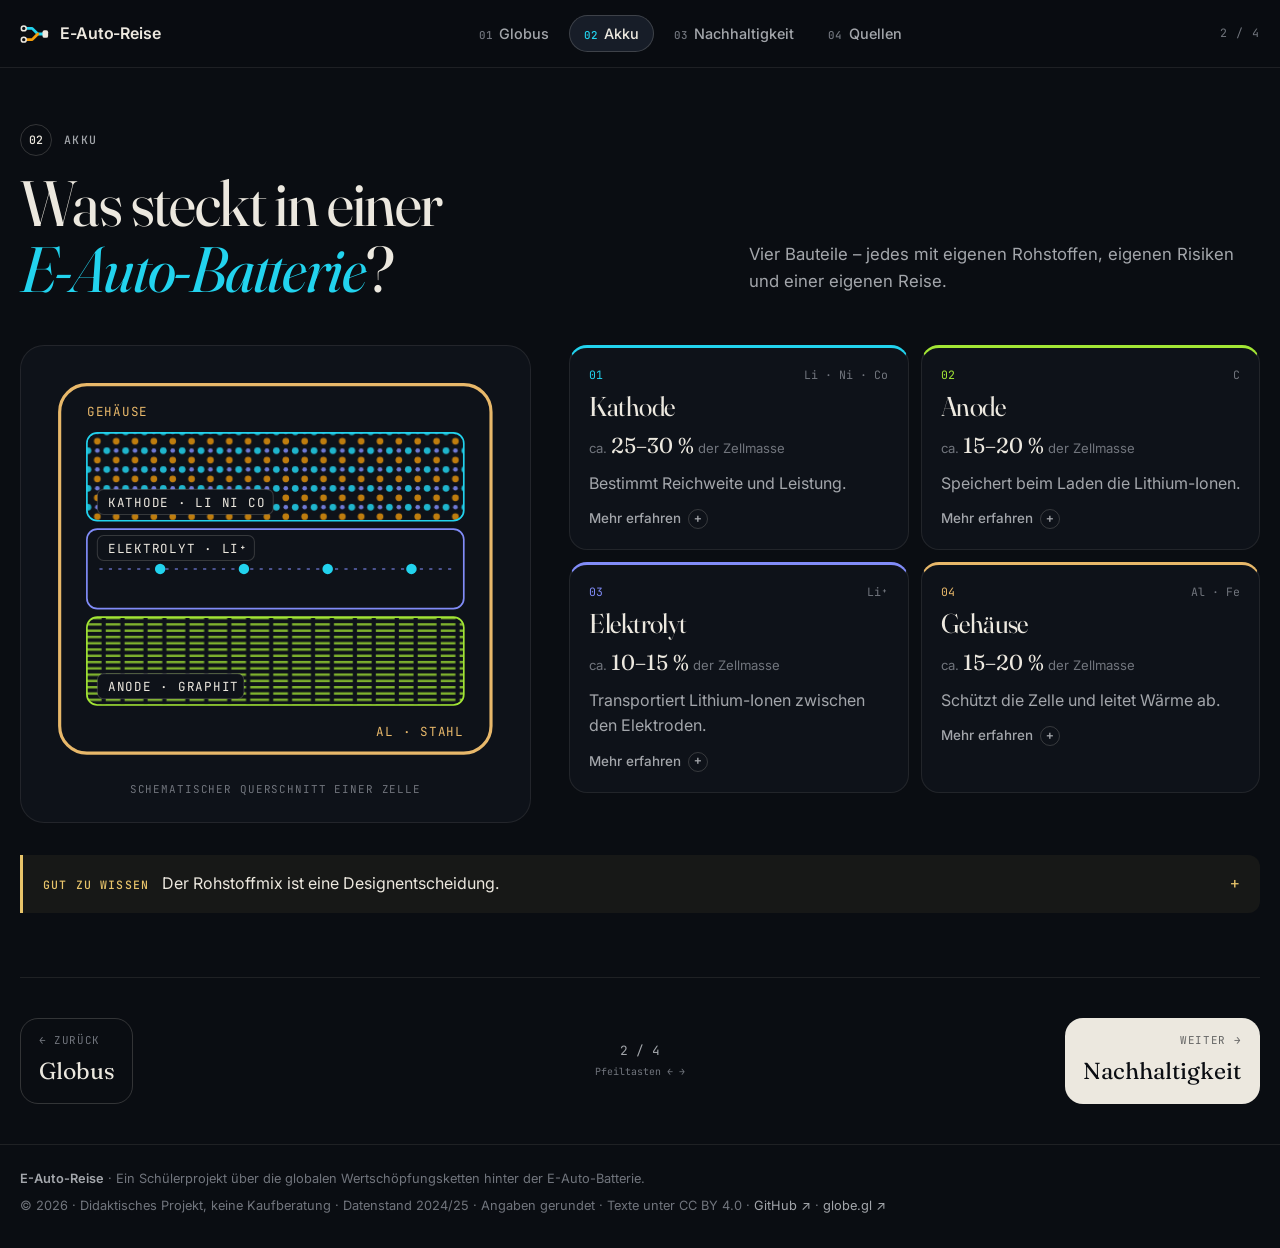
==== akku.html @ e926c4e9 "Split site into four pages with tab bar, tour navigation and collapsible details - index (globe + ro" ====
<!DOCTYPE html>
<html lang="de">
<head>
  <meta charset="utf-8">
  <meta name="viewport" content="width=device-width, initial-scale=1, viewport-fit=cover">
  <meta name="description" content="Kathode, Anode, Elektrolyt und Gehäuse: Was in einer E-Auto-Batterie steckt.">
  <meta name="theme-color" content="#0a0d12">
  <meta name="color-scheme" content="dark">
  <title>Akku-Bestandteile – E-Auto-Reise</title>

  <link rel="icon" href="assets/favicon.svg" type="image/svg+xml">
  <link rel="preconnect" href="https://fonts.googleapis.com">
  <link rel="preconnect" href="https://fonts.gstatic.com" crossorigin>
  <link href="https://fonts.googleapis.com/css2?family=Fraunces:ital,opsz,wght@0,9..144,400;0,9..144,500;1,9..144,400;1,9..144,500&family=Inter:wght@400;500;600&family=JetBrains+Mono:wght@400;500&display=swap" rel="stylesheet">
  <link rel="stylesheet" href="css/styles.css">
</head>
<body data-page="2">
  <a class="skip-link" href="#main">Zum Inhalt springen</a>

  <header class="site-header">
    <div class="wrap header-inner">
      <a class="brand" href="index.html" aria-label="E-Auto-Reise – zur Startseite">
        <span class="brand-mark" aria-hidden="true">
          <svg viewBox="0 0 32 32" fill="none">
            <path d="M4 10h9l6 6h9" stroke="#22d3ee" stroke-width="3" stroke-linecap="round" stroke-linejoin="round"/>
            <path d="M4 22h9l6-6" stroke="#f59e0b" stroke-width="3" stroke-linecap="round" stroke-linejoin="round"/>
            <circle cx="4" cy="10" r="2.6" fill="#0a0d12" stroke="#ece8df" stroke-width="1.6"/>
            <circle cx="4" cy="22" r="2.6" fill="#0a0d12" stroke="#ece8df" stroke-width="1.6"/>
            <rect x="24" y="12" width="6" height="8" rx="2" fill="#ece8df"/>
          </svg>
        </span>
        <span class="brand-text">E-Auto-Reise</span>
      </a>

      <nav class="site-nav" aria-label="Hauptnavigation">
        <a href="index.html"><span class="nav-num">01</span>Globus</a>
        <a href="akku.html" aria-current="page"><span class="nav-num">02</span>Akku</a>
        <a href="nachhaltigkeit.html"><span class="nav-num">03</span>Nachhaltigkeit</a>
        <a href="quellen.html"><span class="nav-num">04</span>Quellen</a>
      </nav>

      <span class="header-progress" aria-hidden="true">2 / 4</span>
    </div>
  </header>

  <main id="main" class="page">
    <section class="page-section" aria-labelledby="akku-title">
      <div class="wrap">
        <header class="page-head" data-reveal>
          <p class="section-index"><span>02</span> Akku</p>
          <h1 id="akku-title">Was steckt in einer <em class="nowrap">E-Auto-Batterie</em>?</h1>
          <p class="section-lead">Vier Bauteile – jedes mit eigenen Rohstoffen, eigenen Risiken und einer eigenen Reise.</p>
        </header>

        <div class="components-layout">
          <figure class="cell-figure" data-reveal aria-hidden="true">
            <svg class="cell-svg" viewBox="0 0 440 380">
              <defs>
                <pattern id="pCathode" width="18" height="18" patternUnits="userSpaceOnUse">
                  <circle cx="5" cy="5" r="3.2" fill="#22d3ee"/>
                  <circle cx="14" cy="14" r="3.2" fill="#f59e0b" opacity=".9"/>
                  <circle cx="14" cy="5" r="2.2" fill="#818cf8"/>
                </pattern>
                <pattern id="pAnode" width="40" height="12" patternUnits="userSpaceOnUse">
                  <path d="M0 3h40M0 9h40" stroke="#a3e635" stroke-width="2.4" stroke-dasharray="14 4"/>
                </pattern>
              </defs>

              <g class="layer layer--gehaeuse">
                <rect x="14" y="14" width="412" height="352" rx="26" class="layer-frame"/>
                <text x="40" y="44" class="layer-label">Gehäuse</text>
              </g>

              <g class="layer layer--kathode">
                <rect x="40" y="60" width="360" height="84" rx="10" fill="url(#pCathode)" opacity=".85"/>
                <rect x="40" y="60" width="360" height="84" rx="10" class="layer-edge" stroke="#22d3ee"/>
                <rect x="50" y="114" width="168" height="24" rx="6" class="tag-bg"/><text x="60" y="131" class="layer-tag">Kathode · Li Ni Co</text>
              </g>

              <g class="layer layer--elektrolyt">
                <rect x="40" y="152" width="360" height="76" rx="10" fill="#818cf8" fill-opacity=".14" stroke="#818cf8" class="layer-edge"/>
                <path d="M52 190 H388" stroke="#818cf8" stroke-width="1.5" stroke-dasharray="3 6" opacity=".7"/>
                <g class="ions">
                  <circle cx="110" cy="190" r="5" fill="#22d3ee" class="ion" style="--i:0"/>
                  <circle cx="190" cy="190" r="5" fill="#22d3ee" class="ion" style="--i:1"/>
                  <circle cx="270" cy="190" r="5" fill="#22d3ee" class="ion" style="--i:2"/>
                  <circle cx="350" cy="190" r="5" fill="#22d3ee" class="ion" style="--i:3"/>
                </g>
                <rect x="50" y="158" width="150" height="24" rx="6" class="tag-bg"/><text x="60" y="175" class="layer-tag">Elektrolyt · Li⁺</text>
              </g>

              <g class="layer layer--anode">
                <rect x="40" y="236" width="360" height="84" rx="10" fill="url(#pAnode)" opacity=".75"/>
                <rect x="40" y="236" width="360" height="84" rx="10" class="layer-edge" stroke="#a3e635"/>
                <rect x="50" y="290" width="140" height="24" rx="6" class="tag-bg"/><text x="60" y="307" class="layer-tag">Anode · Graphit</text>
              </g>

              <g class="layer layer--gehaeuse">
                <text x="400" y="350" class="layer-label" text-anchor="end">Al · Stahl</text>
              </g>
            </svg>
            <figcaption>Schematischer Querschnitt einer Zelle</figcaption>
          </figure>

          <ul class="component-grid">
          <li class="component" data-layer="kathode" style="--c:#22d3ee" data-reveal>
            <div class="component-top"><span class="component-num">01</span><span class="component-chem">Li · Ni · Co</span></div>
            <h2>Kathode</h2>
            <p class="component-share">ca. <strong>25–30 %</strong> der Zellmasse</p>
            <p class="component-short">Bestimmt Reichweite und Leistung.</p>
            <details class="more">
              <summary>Mehr erfahren</summary>
              <p>Bestimmt Reichweite und Leistung. Bei NMC-Akkus stecken hier Lithium, Nickel, Kobalt und Mangan; LFP setzt auf Eisenphosphat.</p>
              <ul class="tag-list"><li>Lithium</li><li>Nickel</li><li>Kobalt</li></ul>
            </details>
          </li>
          <li class="component" data-layer="anode" style="--c:#a3e635" data-reveal>
            <div class="component-top"><span class="component-num">02</span><span class="component-chem">C</span></div>
            <h2>Anode</h2>
            <p class="component-share">ca. <strong>15–20 %</strong> der Zellmasse</p>
            <p class="component-short">Speichert beim Laden die Lithium-Ionen.</p>
            <details class="more">
              <summary>Mehr erfahren</summary>
              <p>Graphit nimmt beim Laden Lithium-Ionen auf und speichert sie. Über 90 % der Batterie-Anoden werden heute aus Graphit gefertigt.</p>
              <ul class="tag-list"><li>Naturgraphit</li><li>Synthetikgraphit</li></ul>
            </details>
          </li>
          <li class="component" data-layer="elektrolyt" style="--c:#818cf8" data-reveal>
            <div class="component-top"><span class="component-num">03</span><span class="component-chem">Li⁺</span></div>
            <h2>Elektrolyt</h2>
            <p class="component-share">ca. <strong>10–15 %</strong> der Zellmasse</p>
            <p class="component-short">Transportiert Lithium-Ionen zwischen den Elektroden.</p>
            <details class="more">
              <summary>Mehr erfahren</summary>
              <p>Die leitfähige Flüssigkeit transportiert Lithium-Ionen zwischen den Elektroden. Sie besteht aus Lithiumsalzen und organischen Lösungsmitteln.</p>
              <ul class="tag-list"><li>LiPF₆</li><li>Lösungsmittel</li><li>Additive</li></ul>
            </details>
          </li>
          <li class="component" data-layer="gehaeuse" style="--c:#e8b86a" data-reveal>
            <div class="component-top"><span class="component-num">04</span><span class="component-chem">Al · Fe</span></div>
            <h2>Gehäuse</h2>
            <p class="component-share">ca. <strong>15–20 %</strong> der Zellmasse</p>
            <p class="component-short">Schützt die Zelle und leitet Wärme ab.</p>
            <details class="more">
              <summary>Mehr erfahren</summary>
              <p>Schützt die Zelle, leitet Wärme ab und hält das Modul stabil. Aluminium und Stahl machen einen erheblichen Teil der Batteriemasse aus.</p>
              <ul class="tag-list"><li>Aluminium</li><li>Stahl</li><li>Kunststoff</li></ul>
            </details>
          </li>
          </ul>
        </div>

        <details class="note" data-reveal>
          <summary><strong>Gut zu wissen</strong> Der Rohstoffmix ist eine Designentscheidung.</summary>
          <p>
            Masseangaben variieren je nach Zellchemie und Format
            (z. B. zylindrisch, prismatisch, Pouch). LFP-Zellen kommen ganz ohne Kobalt und Nickel
            in der Kathode aus – der Rohstoffmix ist also eine Designentscheidung.
          </p>
        </details>
      </div>
    </section>

    <nav class="pager wrap" aria-label="Rundgang">
        <a class="pager-link pager-link--prev" href="index.html" rel="prev" data-pager="prev"><span>← Zurück</span><strong>Globus</strong></a>
        <span class="pager-count">2 / 4<small>Pfeiltasten ← →</small></span>
        <a class="pager-link pager-link--next" href="nachhaltigkeit.html" rel="next" data-pager="next"><span>Weiter →</span><strong>Nachhaltigkeit</strong></a>
    </nav>
  </main>

  <footer class="site-footer">
    <div class="wrap footer-inner">
      <p class="footer-about"><strong>E-Auto-Reise</strong> · Ein Schülerprojekt über die globalen Wertschöpfungsketten hinter der E-Auto-Batterie.</p>
      <p class="footer-meta">
        © <span id="year">2026</span> · Didaktisches Projekt, keine Kaufberatung · Datenstand 2024/25 · Angaben gerundet · Texte unter CC BY 4.0 ·
        <a href="https://github.com/cokonut19/E-Auto-Reise" target="_blank" rel="noopener">GitHub ↗</a> ·
        <a href="https://globe.gl" target="_blank" rel="noopener">globe.gl ↗</a>
      </p>
    </div>
  </footer>

  <nav class="tabbar" aria-label="Seiten">
    <a href="index.html"><svg viewBox="0 0 24 24" fill="none" stroke="currentColor" stroke-width="1.6" stroke-linecap="round" stroke-linejoin="round" aria-hidden="true"><circle cx="12" cy="12" r="8.5"/><path d="M3.5 12h17M12 3.5c2.6 2.3 3.8 5.1 3.8 8.5s-1.2 6.2-3.8 8.5c-2.6-2.3-3.8-5.1-3.8-8.5s1.2-6.2 3.8-8.5Z"/></svg><span>Globus</span></a>
    <a href="akku.html" aria-current="page"><svg viewBox="0 0 24 24" fill="none" stroke="currentColor" stroke-width="1.6" stroke-linecap="round" stroke-linejoin="round" aria-hidden="true"><rect x="3" y="7" width="15.5" height="10" rx="2.2"/><path d="M21 10.5v3"/><path d="M7 10v4M10.5 10v4"/></svg><span>Akku</span></a>
    <a href="nachhaltigkeit.html"><svg viewBox="0 0 24 24" fill="none" stroke="currentColor" stroke-width="1.6" stroke-linecap="round" stroke-linejoin="round" aria-hidden="true"><path d="M20 4C12 4 5 8 5 15c0 2 .8 3.7 2.2 5C9 18 12.5 15 20 13.5V4Z"/><path d="M7 20c1-4 4-7 8-9"/></svg><span>Nachhaltigkeit</span></a>
    <a href="quellen.html"><svg viewBox="0 0 24 24" fill="none" stroke="currentColor" stroke-width="1.6" stroke-linecap="round" stroke-linejoin="round" aria-hidden="true"><path d="M5 4.5A1.5 1.5 0 0 1 6.5 3H19v15H6.5A1.5 1.5 0 0 0 5 19.5v-15Z"/><path d="M5 19.5A1.5 1.5 0 0 0 6.5 21H19v-3"/><path d="M9 7.5h6M9 11h4"/></svg><span>Quellen</span></a>
  </nav>

  <noscript>
    <div class="noscript-banner">
      JavaScript ist deaktiviert. Die Inhalte sind lesbar, der interaktive Globus und die Filter benötigen jedoch JavaScript.
    </div>
  </noscript>

  <script src="js/app.js" defer></script>
</body>
</html>
---- css/styles.css ----
/* =========================================================
   E-Auto-Reise – Design system & layout
   Editorial dark theme · transit-map motif · mobile-first
   ========================================================= */

:root {
  --bg: #0a0d12;
  --bg-2: #0e1219;
  --surface: #121720;
  --surface-2: #171d28;
  --line: rgba(236, 232, 223, 0.09);
  --line-strong: rgba(236, 232, 223, 0.18);
  --text: #ece8df;
  --muted: #a3a6ab;
  --dim: #71757d;

  --li: #22d3ee;
  --co: #818cf8;
  --ni: #f59e0b;
  --c: #a3e635;

  --lvl-low: #a3e635;
  --lvl-medium: #e8c46a;
  --lvl-high: #f59e0b;
  --lvl-critical: #fb7185;

  --font-display: "Fraunces", "Iowan Old Style", "Palatino Linotype", Georgia, serif;
  --font-body: "Inter", ui-sans-serif, system-ui, -apple-system, "Segoe UI", sans-serif;
  --font-mono: "JetBrains Mono", ui-monospace, "SFMono-Regular", Consolas, monospace;

  --wrap: 1240px;
  --header-h: 68px;
  --radius: 18px;
  --radius-sm: 12px;
  --ease: cubic-bezier(0.2, 0.7, 0.2, 1);
}

/* ---------- Reset ---------- */

*,
*::before,
*::after { box-sizing: border-box; }

html {
  scroll-behavior: smooth;
  scroll-padding-top: calc(var(--header-h) + 12px);
  -webkit-text-size-adjust: 100%;
}

body {
  margin: 0;
  overflow-x: hidden;
  background: var(--bg);
  color: var(--text);
  font-family: var(--font-body);
  font-size: 16px;
  line-height: 1.6;
  -webkit-font-smoothing: antialiased;
  text-rendering: optimizeLegibility;
}

::selection { background: rgba(34, 211, 238, 0.32); color: #fff; }

img, svg, canvas { display: block; max-width: 100%; }

h1, h2, h3, h4, p, figure, blockquote, dl, dd { margin: 0; }

ul, ol { margin: 0; padding: 0; list-style: none; }

a { color: inherit; text-decoration: none; }

button { font: inherit; color: inherit; }

em { font-style: italic; }

:focus-visible {
  outline: 2px solid var(--li);
  outline-offset: 3px;
  border-radius: 6px;
}

[hidden] { display: none !important; }

.wrap {
  width: min(calc(100% - 2rem), var(--wrap));
  margin-inline: auto;
}

.sr-only {
  position: absolute !important;
  width: 1px !important;
  height: 1px !important;
  padding: 0 !important;
  margin: -1px !important;
  overflow: hidden !important;
  clip: rect(0, 0, 0, 0) !important;
  white-space: nowrap !important;
  border: 0 !important;
}

.skip-link {
  position: fixed;
  top: 0.75rem;
  left: 0.75rem;
  z-index: 1000;
  padding: 0.65rem 1rem;
  border-radius: 10px;
  background: var(--text);
  color: var(--bg);
  font-weight: 600;
  transform: translateY(-180%);
  transition: transform 0.2s var(--ease);
}

.skip-link:focus { transform: translateY(0); }

/* ---------- Typography helpers ---------- */

h1, h2, .footer-title {
  font-family: var(--font-display);
  font-weight: 400;
  font-variation-settings: "opsz" 144;
  letter-spacing: -0.025em;
  line-height: 1.02;
}

h1 em, h2 em, .footer-title em {
  font-style: italic;
  color: var(--li);
}

h3 {
  font-family: var(--font-body);
  font-weight: 600;
  letter-spacing: -0.01em;
  line-height: 1.25;
}

.eyebrow,
.section-index {
  display: inline-flex;
  align-items: center;
  gap: 0.75rem;
  color: var(--muted);
  font-family: var(--font-mono);
  font-size: 0.72rem;
  font-weight: 500;
  letter-spacing: 0.12em;
  text-transform: uppercase;
}

.eyebrow::before {
  content: "";
  width: 28px;
  height: 2px;
  border-radius: 2px;
  background: linear-gradient(90deg, var(--li) 0 25%, var(--co) 25% 50%, var(--ni) 50% 75%, var(--c) 75%);
}

.section-index span {
  display: inline-grid;
  place-items: center;
  width: 2rem;
  height: 2rem;
  border: 1px solid var(--line-strong);
  border-radius: 50%;
  color: var(--text);
  letter-spacing: 0;
}

/* ---------- Buttons ---------- */

.button {
  display: inline-flex;
  align-items: center;
  justify-content: center;
  gap: 0.55rem;
  min-height: 48px;
  padding: 0.75rem 1.3rem;
  border: 1px solid transparent;
  border-radius: 999px;
  font-size: 0.95rem;
  font-weight: 600;
  line-height: 1;
  white-space: nowrap;
  cursor: pointer;
  transition: transform 0.2s var(--ease), background 0.2s ease, border-color 0.2s ease, color 0.2s ease;
}

.button svg { width: 18px; height: 18px; transition: transform 0.2s var(--ease); }

.button--primary { background: var(--text); color: var(--bg); }
.button--primary:hover { background: #fff; transform: translateY(-1px); }
.button--primary:hover svg { transform: translateX(3px); }

.button--ghost { border-color: var(--line-strong); color: var(--text); }
.button--ghost:hover { border-color: var(--text); }

/* =========================================================
   Header (desktop) & tab bar (mobile)
   ========================================================= */

.site-header {
  position: sticky;
  top: 0;
  z-index: 100;
  height: var(--header-h);
  border-bottom: 1px solid var(--line);
  background: rgba(10, 13, 18, 0.86);
  backdrop-filter: blur(14px) saturate(140%);
  -webkit-backdrop-filter: blur(14px) saturate(140%);
}

.header-inner {
  display: flex;
  align-items: center;
  justify-content: space-between;
  gap: 1rem;
  height: 100%;
}

.brand {
  display: inline-flex;
  align-items: center;
  gap: 0.65rem;
  font-weight: 600;
  letter-spacing: -0.01em;
}

.brand-mark svg { width: 30px; height: 30px; }

.site-nav { display: none; }

.site-nav a {
  position: relative;
  display: inline-flex;
  align-items: baseline;
  gap: 0.4rem;
  padding: 0.45rem 0.9rem;
  border-radius: 999px;
  color: var(--muted);
  font-size: 0.9rem;
  font-weight: 500;
  transition: color 0.2s ease, background 0.2s ease;
}

.site-nav a:hover { color: var(--text); background: var(--surface); }

.site-nav a[aria-current="page"] {
  color: var(--text);
  background: var(--surface-2);
  box-shadow: inset 0 0 0 1px var(--line-strong);
}

.nav-num {
  color: var(--dim);
  font-family: var(--font-mono);
  font-size: 0.68rem;
}

.site-nav a[aria-current="page"] .nav-num { color: var(--li); }

.header-progress {
  color: var(--dim);
  font-family: var(--font-mono);
  font-size: 0.72rem;
  letter-spacing: 0.08em;
}

.tabbar {
  position: fixed;
  left: 0;
  right: 0;
  bottom: 0;
  z-index: 150;
  display: grid;
  grid-template-columns: repeat(4, 1fr);
  gap: 0.25rem;
  padding: 0.4rem 0.5rem calc(0.4rem + env(safe-area-inset-bottom));
  border-top: 1px solid var(--line-strong);
  background: rgba(10, 13, 18, 0.94);
  backdrop-filter: blur(16px) saturate(140%);
  -webkit-backdrop-filter: blur(16px) saturate(140%);
}

.tabbar a {
  position: relative;
  display: grid;
  justify-items: center;
  gap: 0.18rem;
  padding: 0.4rem 0 0.3rem;
  border-radius: 12px;
  color: var(--dim);
  font-size: 0.66rem;
  font-weight: 500;
  transition: color 0.2s ease, background 0.2s ease;
}

.tabbar svg { width: 23px; height: 23px; }

.tabbar a[aria-current="page"] { color: var(--text); background: var(--surface); }

.tabbar a[aria-current="page"]::before {
  content: "";
  position: absolute;
  top: -0.42rem;
  width: 28px;
  height: 2px;
  border-radius: 2px;
  background: var(--li);
}

body { padding-bottom: calc(70px + env(safe-area-inset-bottom)); }

@media (min-width: 900px) {
  .site-nav { display: flex; gap: 0.35rem; }
  .tabbar { display: none; }
  body { padding-bottom: 0; }
}

/* =========================================================
   Page scaffolding
   ========================================================= */

.page-section { padding: clamp(2rem, 5vw, 3.5rem) 0 clamp(2.5rem, 5vw, 4rem); }

.page-head {
  display: grid;
  gap: 0.9rem;
  margin-bottom: clamp(1.75rem, 4vw, 2.75rem);
}

.page-head h1 {
  max-width: 18ch;
  font-size: clamp(2.3rem, 6vw, 4rem);
}

.section-head h2,
.routes-copy h2 {
  font-size: clamp(2rem, 5vw, 3.2rem);
}

.section-lead {
  max-width: 36rem;
  color: var(--muted);
  font-size: 1.05rem;
}

@media (min-width: 960px) {
  .page-head {
    grid-template-columns: minmax(0, 1.3fr) minmax(0, 1fr);
    grid-template-areas: "index index" "title lead";
    align-items: end;
    column-gap: 4rem;
  }
  .page-head .section-index { grid-area: index; }
  .page-head h1 { grid-area: title; }
  .page-head .section-lead { grid-area: lead; padding-bottom: 0.4rem; }
}

/* ---------- "Mehr erfahren" disclosure ---------- */

.more summary,
.note summary {
  list-style: none;
  cursor: pointer;
}

.more summary::-webkit-details-marker,
.note summary::-webkit-details-marker,
.impact-list summary::-webkit-details-marker { display: none; }

.more summary {
  display: inline-flex;
  align-items: center;
  gap: 0.45rem;
  padding: 0.3rem 0;
  color: var(--muted);
  font-size: 0.84rem;
  font-weight: 500;
  transition: color 0.2s ease;
}

.more summary::after {
  content: "+";
  display: inline-grid;
  place-items: center;
  width: 20px;
  height: 20px;
  border: 1px solid var(--line-strong);
  border-radius: 50%;
  font-family: var(--font-mono);
  font-size: 0.8rem;
  line-height: 1;
  transition: transform 0.25s var(--ease);
}

.more[open] summary::after { content: "–"; }

.more summary:hover { color: var(--text); }

.more > :not(summary) { margin-top: 0.6rem; }

.more p { color: var(--muted); font-size: 0.92rem; }

/* =========================================================
   Start page (Globus)
   ========================================================= */

.start { padding: clamp(1.5rem, 4vw, 2.5rem) 0 clamp(2rem, 4vw, 3rem); }

.start-head {
  display: grid;
  gap: 1rem;
  margin-bottom: clamp(1.25rem, 3vw, 2rem);
}

.start-head h1 {
  margin-top: 0.6rem;
  font-size: clamp(3rem, 9vw, 5.6rem);
  line-height: 0.92;
}

.start-side { display: grid; gap: 1rem; }

.start-lead {
  max-width: 30rem;
  color: var(--muted);
  font-size: clamp(1.02rem, 1.5vw, 1.15rem);
}

.stats {
  display: grid;
  grid-template-columns: repeat(3, auto);
  justify-content: start;
  gap: 0 1.5rem;
}

.stat {
  display: flex;
  flex-direction: column-reverse;
  gap: 0.1rem;
}

.stat + .stat { padding-left: 1.5rem; border-left: 1px solid var(--line); }

.stat dd {
  font-family: var(--font-display);
  font-size: clamp(1.6rem, 3vw, 2.1rem);
  font-variation-settings: "opsz" 144;
  line-height: 1;
}

.stat dt {
  color: var(--dim);
  font-family: var(--font-mono);
  font-size: 0.62rem;
  letter-spacing: 0.08em;
  text-transform: uppercase;
}

@media (min-width: 960px) {
  .start-head {
    grid-template-columns: minmax(0, 1fr) minmax(0, 1fr);
    align-items: end;
    column-gap: 4rem;
  }
  .start-side { padding-bottom: 0.5rem; }
}

/* ---------- Routes block ---------- */

.routes { border-top: 1px solid var(--line); }

.routes-layout {
  display: grid;
  gap: 1.75rem;
  align-items: center;
}

.routes-copy { display: grid; gap: 0.9rem; }

@media (min-width: 1000px) {
  .routes-layout { grid-template-columns: minmax(0, 0.8fr) minmax(0, 1.2fr); gap: 4rem; }
}

/* ---------- Route map ---------- */

.route-map {
  padding: clamp(1rem, 2.4vw, 1.6rem);
  border: 1px solid var(--line);
  border-radius: calc(var(--radius) + 6px);
  background: linear-gradient(180deg, var(--bg-2), rgba(14, 18, 25, 0.4));
}

.route-map-head {
  display: flex;
  justify-content: space-between;
  gap: 1rem;
  padding-bottom: 0.9rem;
  margin-bottom: 0.6rem;
  border-bottom: 1px dashed var(--line-strong);
  color: var(--muted);
  font-family: var(--font-mono);
  font-size: 0.68rem;
  letter-spacing: 0.1em;
  text-transform: uppercase;
}

.route-map-year { color: var(--dim); }

.route-map-svg { width: 100%; height: auto; overflow: visible; }

.route-map figcaption {
  margin-top: 0.6rem;
  color: var(--dim);
  font-family: var(--font-mono);
  font-size: 0.7rem;
}

.rm-line {
  stroke-dasharray: 700;
  stroke-dashoffset: 700;
  animation: rm-draw 1.6s var(--ease) forwards;
  animation-delay: var(--d, 0s);
}

.rm-line--out { stroke-width: 9; }

@keyframes rm-draw { to { stroke-dashoffset: 0; } }

.rm-stations circle { fill: var(--bg); stroke-width: 3.5; }

.rm-labels text {
  fill: var(--text);
  font-family: var(--font-body);
  font-size: 16px;
  font-weight: 600;
}

.rm-el { font-family: var(--font-mono); font-weight: 500; }

.rm-sub,
.rm-labels .rm-sub,
.rm-cities text {
  fill: var(--muted);
  font-family: var(--font-mono);
  font-size: 12px;
  font-weight: 400;
  letter-spacing: 0.02em;
}

.rm-hub { fill: var(--bg); stroke: var(--text); stroke-width: 3.5; }

.rm-hub-label {
  fill: var(--text);
  font-family: var(--font-display);
  font-size: 19px;
  font-style: italic;
}

.rm-cell rect:first-child { fill: var(--bg); stroke: var(--text); stroke-width: 3; }

.rm-cell-cap { fill: var(--text); }

.rm-travellers circle { stroke: var(--text); stroke-width: 1.4; }

@media (max-width: 600px) {
  .rm-labels text { font-size: 19px; }
  .rm-sub,
  .rm-labels .rm-sub,
  .rm-cities text { font-size: 14px; }
  .rm-hub-label { font-size: 22px; }
}

/* =========================================================
   Akku
   ========================================================= */

.components-layout {
  display: grid;
  gap: clamp(1.5rem, 3vw, 2.5rem);
  align-items: start;
}

.cell-figure {
  padding: clamp(1rem, 3vw, 1.5rem);
  border: 1px solid var(--line);
  border-radius: calc(var(--radius) + 6px);
  background: var(--bg-2);
}

.cell-svg { width: 100%; height: auto; }

.cell-figure figcaption {
  margin-top: 0.8rem;
  color: var(--dim);
  font-family: var(--font-mono);
  font-size: 0.68rem;
  letter-spacing: 0.08em;
  text-align: center;
  text-transform: uppercase;
}

.layer { transition: opacity 0.3s ease; }

.layer-frame { fill: none; stroke: #e8b86a; stroke-width: 3; }

.layer-edge { fill: none; stroke-width: 1.6; }

.layer-label,
.layer-tag {
  font-family: var(--font-mono);
  font-size: 12px;
  letter-spacing: 0.06em;
  text-transform: uppercase;
}

.layer-label { fill: #e8b86a; }

.layer-tag { fill: var(--text); }

.tag-bg { fill: var(--bg-2); stroke: var(--line-strong); stroke-width: 1; }

.nowrap { white-space: nowrap; }

.ion { animation: ion-shuttle 3.2s ease-in-out infinite; animation-delay: calc(var(--i) * -0.8s); }

@keyframes ion-shuttle {
  0%, 100% { transform: translateY(-26px); }
  50% { transform: translateY(26px); }
}

/* Highlight the matching layer when a tile is hovered / focused */
.components-layout:has(.component:is(:hover, :focus-within)) .layer { opacity: 0.22; }
.components-layout:has([data-layer="kathode"]:is(:hover, :focus-within)) .layer--kathode,
.components-layout:has([data-layer="anode"]:is(:hover, :focus-within)) .layer--anode,
.components-layout:has([data-layer="elektrolyt"]:is(:hover, :focus-within)) .layer--elektrolyt,
.components-layout:has([data-layer="gehaeuse"]:is(:hover, :focus-within)) .layer--gehaeuse { opacity: 1; }

.component-grid {
  display: grid;
  gap: 0.75rem;
}

.component {
  position: relative;
  display: grid;
  align-content: start;
  gap: 0.45rem;
  padding: 1.15rem 1.2rem 0.9rem;
  border: 1px solid var(--line);
  border-top: 3px solid var(--c);
  border-radius: var(--radius);
  background: var(--bg-2);
  transition: border-color 0.25s ease, background 0.25s ease;
}

.component:hover,
.component:focus-within {
  border-color: color-mix(in srgb, var(--c) 45%, transparent);
  border-top-color: var(--c);
  background: var(--surface);
}

.component-top {
  display: flex;
  justify-content: space-between;
  font-family: var(--font-mono);
  font-size: 0.72rem;
}

.component-num { color: var(--c); }
.component-chem { color: var(--dim); }

.component h2 {
  font-family: var(--font-display);
  font-size: 1.7rem;
  font-weight: 400;
  letter-spacing: -0.02em;
  line-height: 1.1;
}

.component-share { color: var(--dim); font-size: 0.82rem; }

.component-share strong {
  color: var(--text);
  font-family: var(--font-display);
  font-size: 1.35rem;
  font-weight: 400;
}

.component-short { color: var(--muted); }

.tag-list { display: flex; flex-wrap: wrap; gap: 0.4rem; }

.tag-list li {
  padding: 0.22rem 0.6rem;
  border: 1px solid var(--line-strong);
  border-radius: 999px;
  color: var(--muted);
  font-size: 0.75rem;
}

.note {
  margin-top: clamp(1.5rem, 3vw, 2rem);
  padding: 1rem 1.25rem;
  border-left: 3px solid var(--lvl-medium);
  border-radius: 0 var(--radius-sm) var(--radius-sm) 0;
  background: rgba(232, 196, 106, 0.06);
}

.note summary {
  display: flex;
  flex-wrap: wrap;
  align-items: baseline;
  gap: 0.3rem 0.8rem;
  color: var(--text);
}

.note summary::after {
  content: "+";
  margin-left: auto;
  color: var(--lvl-medium);
  font-family: var(--font-mono);
}

.note[open] summary::after { content: "–"; }

.note strong {
  color: var(--lvl-medium);
  font-family: var(--font-mono);
  font-size: 0.72rem;
  font-weight: 500;
  letter-spacing: 0.1em;
  text-transform: uppercase;
}

.note p { margin-top: 0.6rem; color: var(--muted); }

@media (min-width: 640px) {
  .component-grid { grid-template-columns: repeat(2, 1fr); }
}

@media (min-width: 1000px) {
  .components-layout { grid-template-columns: minmax(0, 0.85fr) minmax(0, 1.15fr); }
  .cell-figure { position: sticky; top: calc(var(--header-h) + 1.5rem); }
}

/* =========================================================
   02 Globus
   ========================================================= */

.globe-toolbar {
  display: flex;
  flex-wrap: wrap;
  align-items: center;
  justify-content: space-between;
  gap: 0.9rem;
  margin-bottom: 1rem;
}

.filter-list {
  display: flex;
  gap: 0.4rem;
  overflow-x: auto;
  scrollbar-width: none;
  max-width: 100%;
  padding: 0.3rem;
  border: 1px solid var(--line);
  border-radius: 999px;
  background: var(--bg-2);
}

.filter-list::-webkit-scrollbar { display: none; }

.filter-btn {
  --dot: var(--text);
  display: inline-flex;
  align-items: center;
  gap: 0.5rem;
  min-height: 40px;
  padding: 0.35rem 0.95rem 0.35rem 0.4rem;
  border: 0;
  border-radius: 999px;
  background: transparent;
  color: var(--muted);
  font-size: 0.88rem;
  font-weight: 500;
  white-space: nowrap;
  cursor: pointer;
  transition: background 0.2s ease, color 0.2s ease;
}

.filter-btn:hover { color: var(--text); background: var(--surface); }

.filter-btn.is-active { background: var(--surface-2); color: var(--text); box-shadow: inset 0 0 0 1px var(--line-strong); }

.filter-sym {
  display: inline-grid;
  place-items: center;
  width: 30px;
  height: 30px;
  border-radius: 8px;
  background: color-mix(in srgb, var(--dot) 16%, transparent);
  color: var(--dot);
  font-family: var(--font-mono);
  font-size: 0.8rem;
  font-weight: 500;
}

.filter-btn[data-filter="all"] .filter-sym { color: var(--text); background: rgba(236, 232, 223, 0.08); }

.filter-btn.is-active .filter-sym { background: var(--dot); color: var(--bg); }

.globe-status {
  display: inline-flex;
  align-items: center;
  gap: 0.5rem;
  color: var(--dim);
  font-family: var(--font-mono);
  font-size: 0.72rem;
}

.status-dot {
  width: 7px;
  height: 7px;
  border-radius: 50%;
  background: var(--c);
  box-shadow: 0 0 0 4px rgba(163, 230, 53, 0.14);
}

.globe-status[data-state="loading"] .status-dot { background: var(--lvl-medium); animation: pulse 1.2s ease-in-out infinite; box-shadow: 0 0 0 4px rgba(232, 196, 106, 0.14); }
.globe-status[data-state="error"] .status-dot { background: var(--lvl-critical); box-shadow: 0 0 0 4px rgba(251, 113, 133, 0.14); }

@keyframes pulse { 50% { opacity: 0.35; } }

.globe-shell {
  display: grid;
  overflow: hidden;
  border: 1px solid var(--line-strong);
  border-radius: calc(var(--radius) + 6px);
  background: #03060c;
}

.globe-stage {
  position: relative;
  height: clamp(360px, 58svh, 520px);
  overflow: hidden;
  background: radial-gradient(circle at 50% 50%, #0b1526 0%, #03060c 70%);
}

#globeViz { position: absolute; inset: 0; }

#globeViz canvas { outline: none; }

.globe-loading,
.globe-fallback {
  position: absolute;
  inset: 0;
  z-index: 3;
  display: grid;
  place-content: center;
  justify-items: center;
  gap: 0.5rem;
  padding: 2rem;
  text-align: center;
  background: rgba(3, 6, 12, 0.7);
}

.globe-loading p { font-weight: 600; }
.globe-loading small, .globe-fallback p { max-width: 28rem; color: var(--muted); font-size: 0.88rem; }

.spinner {
  width: 34px;
  height: 34px;
  margin-bottom: 0.4rem;
  border: 2px solid var(--line-strong);
  border-top-color: var(--li);
  border-radius: 50%;
  animation: spin 0.9s linear infinite;
}

@keyframes spin { to { transform: rotate(360deg); } }

.fallback-icon { width: 42px; height: 42px; color: var(--muted); }
.globe-fallback h3 { font-size: 1.1rem; }

.globe-legend,
.globe-hint,
.globe-corner {
  position: absolute;
  z-index: 2;
  color: var(--muted);
  font-family: var(--font-mono);
  font-size: 0.66rem;
  pointer-events: none;
}

.globe-legend {
  left: 0.9rem;
  bottom: 0.9rem;
  display: grid;
  gap: 0.35rem;
  padding: 0.65rem 0.8rem;
  border: 1px solid var(--line);
  border-radius: 10px;
  background: rgba(3, 6, 12, 0.72);
  backdrop-filter: blur(8px);
}

.legend-row { display: flex; align-items: center; gap: 0.5rem; }

.legend-dot { width: 9px; height: 9px; border-radius: 50%; }
.legend-dot--mine { background: var(--text); box-shadow: 0 0 0 3px rgba(236, 232, 223, 0.18); }
.legend-dot--process { width: 7px; height: 7px; margin-inline: 1px; border: 1.5px solid var(--text); }
.legend-line { width: 18px; height: 2px; border-radius: 2px; background: linear-gradient(90deg, transparent, var(--text)); }

.globe-hint { right: 0.9rem; bottom: 0.9rem; display: none; }

.globe-corner {
  top: 0.9rem;
  left: 0.9rem;
  padding: 0.35rem 0.6rem;
  border: 1px solid var(--line);
  border-radius: 999px;
  background: rgba(3, 6, 12, 0.72);
}

@media (min-width: 700px) {
  .globe-hint { display: block; }
}

/* ---------- Detail panel ---------- */

.globe-panel {
  position: relative;
  max-height: none;
  padding: 1.4rem;
  border-top: 1px solid var(--line-strong);
  background: var(--bg-2);
  overflow-y: auto;
  scrollbar-width: thin;
  scrollbar-color: var(--line-strong) transparent;
}

.panel-content { display: grid; gap: 1rem; }

.panel-kicker {
  color: var(--muted);
  font-family: var(--font-mono);
  font-size: 0.7rem;
  font-weight: 500;
  letter-spacing: 0.12em;
  text-transform: uppercase;
}

.panel-top { display: flex; align-items: center; justify-content: space-between; gap: 0.75rem; }

.panel-badge {
  padding: 0.2rem 0.55rem;
  border: 1px solid var(--line-strong);
  border-radius: 999px;
  color: var(--muted);
  font-size: 0.7rem;
}

.panel-title {
  font-family: var(--font-display);
  font-size: clamp(1.45rem, 2.4vw, 1.75rem);
  font-weight: 400;
  letter-spacing: -0.02em;
  line-height: 1.12;
}

.panel-lead { color: var(--muted); font-size: 0.92rem; }

.panel-note { color: var(--dim); font-size: 0.78rem; }
.panel-note a { color: var(--li); text-decoration: underline; }

.panel-back {
  display: inline-flex;
  margin-bottom: 1rem;
  padding: 0.35rem 0.75rem;
  border: 1px solid var(--line-strong);
  border-radius: 999px;
  background: transparent;
  color: var(--muted);
  font-size: 0.78rem;
  cursor: pointer;
  transition: color 0.2s ease, border-color 0.2s ease;
}

.panel-back:hover { color: var(--text); border-color: var(--text); }

.panel-loading-lines { display: grid; gap: 0.6rem; }
.panel-loading-lines span {
  height: 52px;
  border-radius: var(--radius-sm);
  background: linear-gradient(90deg, var(--surface) 0%, var(--surface-2) 50%, var(--surface) 100%);
  background-size: 200% 100%;
  animation: shimmer 1.4s linear infinite;
}

@keyframes shimmer { to { background-position: -200% 0; } }

.overview-list,
.site-list { display: grid; gap: 0.5rem; }

.overview-item,
.site-item {
  --dot: var(--text);
  display: grid;
  grid-template-columns: auto 1fr auto;
  align-items: center;
  gap: 0.8rem;
  width: 100%;
  padding: 0.75rem 0.85rem;
  border: 1px solid var(--line);
  border-radius: var(--radius-sm);
  background: var(--surface);
  text-align: left;
  cursor: pointer;
  transition: border-color 0.2s ease, background 0.2s ease, transform 0.2s var(--ease);
}

.overview-item:hover,
.site-item:hover {
  border-color: color-mix(in srgb, var(--dot) 60%, transparent);
  background: var(--surface-2);
}

.overview-item:hover .overview-arrow,
.site-item:hover .site-arrow { transform: translateX(3px); color: var(--dot); }

.overview-dot,
.site-dot {
  display: inline-grid;
  place-items: center;
  width: 34px;
  height: 34px;
  border-radius: 9px;
  background: color-mix(in srgb, var(--dot) 16%, transparent);
  color: var(--dot);
  font-family: var(--font-mono);
  font-size: 0.82rem;
  font-weight: 500;
}

.site-dot::before { content: ""; width: 9px; height: 9px; border-radius: 50%; background: var(--dot); }

.overview-copy,
.site-copy { display: grid; gap: 0.05rem; min-width: 0; }

.overview-copy strong,
.site-copy strong { font-size: 0.95rem; font-weight: 600; }

.overview-copy small,
.site-copy small { color: var(--muted); font-size: 0.78rem; }

.overview-arrow,
.site-arrow { color: var(--dim); transition: transform 0.2s var(--ease), color 0.2s ease; }

.panel-callout {
  display: grid;
  gap: 0.35rem;
  padding: 1rem 1.1rem;
  border-left: 3px solid var(--lvl-high);
  border-radius: 0 var(--radius-sm) var(--radius-sm) 0;
  background: rgba(245, 158, 11, 0.07);
}

.panel-callout span {
  color: var(--lvl-high);
  font-family: var(--font-mono);
  font-size: 0.7rem;
  letter-spacing: 0.1em;
  text-transform: uppercase;
}

.panel-callout p { color: var(--muted); font-size: 0.86rem; }

/* Route */
.route-viz {
  --dot: var(--text);
  display: grid;
  padding: 1rem;
  border: 1px solid var(--line);
  border-radius: var(--radius-sm);
  background: var(--surface);
}

.route-step { display: grid; grid-template-columns: 18px 1fr; gap: 0.75rem; align-items: center; }

.route-step span:not(.route-marker) {
  display: block;
  color: var(--dim);
  font-family: var(--font-mono);
  font-size: 0.64rem;
  letter-spacing: 0.1em;
  text-transform: uppercase;
}

.route-step strong { font-size: 0.9rem; font-weight: 600; }

.route-marker {
  width: 16px;
  height: 16px;
  border: 3px solid var(--dot);
  border-radius: 50%;
  background: var(--bg);
}

.route-marker--process { border-radius: 5px; border-color: var(--text); }

.route-connector {
  width: 4px;
  height: 26px;
  margin: 0.2rem 0 0.2rem 6px;
  border-radius: 4px;
  background: linear-gradient(var(--dot), var(--text));
}

/* Share meter */
.share-meter { --dot: var(--text); display: grid; gap: 0.5rem; }

.share-meter-head { display: flex; justify-content: space-between; align-items: baseline; }
.share-meter-head span { color: var(--muted); font-size: 0.8rem; }
.share-meter-head strong { font-family: var(--font-display); font-size: 1.5rem; font-weight: 400; }

.share-meter-track {
  height: 8px;
  overflow: hidden;
  border-radius: 999px;
  background: var(--surface-2);
}

.share-meter-fill {
  display: block;
  height: 100%;
  border-radius: inherit;
  background: var(--dot);
  animation: grow 0.9s var(--ease);
  transform-origin: left;
}

@keyframes grow { from { transform: scaleX(0); } }

.data-grid { display: grid; grid-template-columns: 1fr 1fr; gap: 0.5rem; }

.data-item {
  display: grid;
  gap: 0.15rem;
  padding: 0.8rem 0.9rem;
  border: 1px solid var(--line);
  border-radius: var(--radius-sm);
}

.data-item span { color: var(--dim); font-size: 0.72rem; }
.data-item strong { font-size: 1.05rem; font-weight: 600; }

.detail-block { display: grid; gap: 0.3rem; }
.detail-block h4 {
  color: var(--text);
  font-family: var(--font-mono);
  font-size: 0.7rem;
  font-weight: 500;
  letter-spacing: 0.1em;
  text-transform: uppercase;
}
.detail-block p { color: var(--muted); font-size: 0.88rem; }

.badge-row,
.panel-tags { display: flex; flex-wrap: wrap; gap: 0.4rem; }

.panel-tags span {
  padding: 0.25rem 0.6rem;
  border-radius: 6px;
  background: var(--surface-2);
  color: var(--muted);
  font-size: 0.74rem;
}

.panel-sources {
  display: grid;
  gap: 0.4rem;
  padding-top: 1rem;
  border-top: 1px solid var(--line);
}

.panel-sources > span {
  color: var(--dim);
  font-family: var(--font-mono);
  font-size: 0.66rem;
  letter-spacing: 0.1em;
  text-transform: uppercase;
}

.panel-sources a { color: var(--text); font-size: 0.84rem; text-decoration: underline; text-decoration-color: var(--line-strong); text-underline-offset: 3px; }
.panel-sources a:hover { text-decoration-color: var(--text); }

.error-command {
  display: grid;
  gap: 0.35rem;
  padding: 0.9rem;
  border: 1px solid var(--line);
  border-radius: var(--radius-sm);
  background: var(--surface);
}

.error-command span { color: var(--dim); font-size: 0.72rem; }
.error-command code, .panel-lead code { font-family: var(--font-mono); font-size: 0.85rem; color: var(--li); }

.globe-footnote {
  display: flex;
  flex-wrap: wrap;
  justify-content: space-between;
  gap: 0.6rem 1.5rem;
  margin-top: 1rem;
  color: var(--dim);
  font-family: var(--font-mono);
  font-size: 0.72rem;
}

.globe-footnote a { color: var(--muted); }
.globe-footnote a:hover { color: var(--text); }

@media (min-width: 1000px) {
  .globe-shell { grid-template-columns: minmax(0, 1fr) 380px; }
  .globe-stage { height: clamp(540px, calc(100svh - 330px), 760px); }
  .globe-panel { max-height: clamp(540px, calc(100svh - 330px), 760px); border-top: 0; border-left: 1px solid var(--line-strong); padding: 1.6rem; }
}

/* ---------- globe.gl labels & tooltip ---------- */

.globe-label-anchor { position: relative; width: 0; height: 0; pointer-events: none; }

.globe-label {
  position: absolute;
  left: 0;
  bottom: 10px;
  display: inline-flex;
  align-items: center;
  gap: 0.35rem;
  padding: 0.22rem 0.5rem;
  transform: translateX(-50%);
  border: 1px solid color-mix(in srgb, var(--label-color) 50%, transparent);
  border-radius: 6px;
  background: rgba(3, 6, 12, 0.88);
  color: var(--text);
  font-family: var(--font-mono);
  font-size: 0.62rem;
  font-weight: 500;
  letter-spacing: 0.04em;
  line-height: 1.1;
  text-transform: uppercase;
  white-space: nowrap;
  cursor: pointer;
  pointer-events: auto;
  transition: border-color 0.2s ease, background 0.2s ease;
}

.globe-label:hover { border-color: var(--label-color); background: rgba(14, 18, 25, 0.98); }
.globe-label:focus-visible { outline: 2px solid var(--label-color); outline-offset: 3px; }

.globe-label__dot { width: 6px; height: 6px; border-radius: 50%; background: var(--label-color); }

@media (max-width: 639px) {
  .globe-label { bottom: 7px; padding: 0.16rem 0.36rem; font-size: 0.55rem; }
  .globe-label__dot { width: 4px; height: 4px; }
}

.scene-tooltip,
.float-tooltip-kap {
  z-index: 1000 !important;
  max-width: min(280px, 80vw) !important;
  padding: 0 !important;
  border: 0 !important;
  background: transparent !important;
  box-shadow: none !important;
  color: inherit !important;
  font-family: var(--font-body) !important;
  pointer-events: none !important;
}

.globe-tooltip {
  display: grid;
  gap: 0.28rem;
  max-width: 280px;
  padding: 0.75rem 0.85rem;
  border: 1px solid var(--line-strong);
  border-radius: 12px;
  background: rgba(10, 13, 18, 0.95);
  box-shadow: 0 18px 40px rgba(0, 0, 0, 0.45);
}

.globe-tooltip__type {
  font-family: var(--font-mono);
  font-size: 0.58rem;
  font-weight: 500;
  letter-spacing: 0.12em;
  text-transform: uppercase;
}

.globe-tooltip strong { color: var(--text); font-family: var(--font-display); font-size: 1rem; font-weight: 500; line-height: 1.2; }
.globe-tooltip__meta { color: var(--muted); font-size: 0.7rem; }
.globe-tooltip p { margin-top: 0.15rem; color: var(--muted); font-size: 0.72rem; line-height: 1.5; }
.globe-tooltip em { margin-top: 0.2rem; color: var(--text); font-family: var(--font-mono); font-size: 0.6rem; font-style: normal; }

/* =========================================================
   03 Nachhaltigkeit
   ========================================================= */

.level {
  --lvl: var(--lvl-medium);
  --n: 2;
  display: inline-flex;
  align-items: center;
  gap: 3px;
  color: var(--lvl);
  font-family: var(--font-mono);
  font-size: 0.68rem;
  font-weight: 500;
  white-space: nowrap;
}

.level i {
  width: 5px;
  height: 12px;
  border-radius: 2px;
  background: rgba(236, 232, 223, 0.12);
}

.level i:nth-child(4) { margin-right: 0.35rem; }
.level i:nth-child(-n+1) { background: var(--lvl); }
.level--medium i:nth-child(-n+2),
.level--high i:nth-child(-n+3),
.level--critical i:nth-child(-n+4) { background: var(--lvl); }

.level--low { --lvl: var(--lvl-low); }
.level--medium { --lvl: var(--lvl-medium); }
.level--high { --lvl: var(--lvl-high); }
.level--critical { --lvl: var(--lvl-critical); }

.badge-row .level {
  padding: 0.3rem 0.6rem;
  border: 1px solid var(--line);
  border-radius: 999px;
}

.level-key {
  display: flex;
  flex-wrap: wrap;
  align-items: center;
  gap: 0.6rem 1.4rem;
  margin-bottom: 1.5rem;
  color: var(--dim);
  font-family: var(--font-mono);
  font-size: 0.68rem;
  letter-spacing: 0.1em;
  text-transform: uppercase;
}

.level-key .level { letter-spacing: 0; text-transform: none; }

.impact-grid { display: grid; gap: 1rem; }

.impact-column {
  display: grid;
  align-content: start;
  gap: 0.75rem;
  padding: clamp(1.25rem, 3vw, 1.6rem);
  border: 1px solid var(--line);
  border-top: 3px solid var(--c);
  border-radius: var(--radius);
  background: var(--bg-2);
}

.impact-header { display: flex; align-items: center; gap: 0.7rem; }

.impact-icon { width: 22px; height: 22px; color: var(--c); }

.impact-tag {
  color: var(--c);
  font-family: var(--font-mono);
  font-size: 0.72rem;
  font-weight: 500;
  letter-spacing: 0.12em;
  text-transform: uppercase;
}

.impact-column h2 {
  font-family: var(--font-display);
  font-size: 1.85rem;
  font-weight: 400;
  letter-spacing: -0.02em;
}

.impact-intro { color: var(--muted); font-size: 0.92rem; }

.impact-list { display: grid; }

.impact-list li { border-top: 1px solid var(--line); }

.impact-list summary {
  display: flex;
  align-items: center;
  gap: 0.75rem;
  padding: 0.85rem 0;
  list-style: none;
  cursor: pointer;
}

.impact-list summary strong { flex: 1; font-size: 0.98rem; font-weight: 600; }

.impact-list summary::after {
  content: "+";
  display: inline-grid;
  place-items: center;
  width: 20px;
  height: 20px;
  border: 1px solid var(--line-strong);
  border-radius: 50%;
  color: var(--muted);
  font-family: var(--font-mono);
  font-size: 0.8rem;
  line-height: 1;
  flex: none;
}

.impact-list details[open] summary::after { content: "–"; color: var(--text); }

.impact-list summary:hover strong { color: var(--c); }

.impact-list p { padding-bottom: 0.9rem; color: var(--muted); font-size: 0.9rem; }

.impact-list li:last-child details:not([open]) summary { padding-bottom: 0; }

@media (min-width: 960px) {
  .impact-grid { grid-template-columns: repeat(3, 1fr); }
}

.verdict {
  display: grid;
  gap: 1.5rem;
  margin-top: clamp(1.75rem, 4vw, 2.5rem);
  padding: clamp(1.5rem, 4vw, 2.25rem);
  border: 1px solid var(--line-strong);
  border-radius: var(--radius);
  background: linear-gradient(135deg, rgba(34, 211, 238, 0.07), rgba(129, 140, 248, 0.04) 60%, transparent);
}

.verdict-side { display: grid; gap: 0.75rem; align-content: center; }

.verdict-chips { display: flex; flex-wrap: wrap; gap: 0.5rem; }

.verdict-chips li {
  padding: 0.5rem 0.9rem;
  border: 1px solid var(--line-strong);
  border-radius: 999px;
  background: var(--bg-2);
  font-size: 0.92rem;
  font-weight: 500;
}

@media (min-width: 900px) {
  .verdict { grid-template-columns: 1.1fr 1fr; gap: 3rem; align-items: center; }
}

.verdict-kicker {
  margin-bottom: 0.75rem;
  color: var(--muted);
  font-family: var(--font-mono);
  font-size: 0.72rem;
  letter-spacing: 0.12em;
  text-transform: uppercase;
}

.verdict blockquote {
  max-width: 30ch;
  font-family: var(--font-display);
  font-size: clamp(1.7rem, 4vw, 2.6rem);
  font-weight: 400;
  font-variation-settings: "opsz" 144;
  letter-spacing: -0.02em;
  line-height: 1.12;
}

.verdict blockquote::before { content: "„"; color: var(--li); }
.verdict blockquote::after { content: "“"; color: var(--li); }

.verdict-text { max-width: 40rem; color: var(--muted); font-size: 0.95rem; }

.level-key-hint { margin-left: auto; letter-spacing: 0.04em; text-transform: none; }

@media (max-width: 639px) { .level-key-hint { width: 100%; margin-left: 0; } }

/* =========================================================
   04 Quellen
   ========================================================= */

.source-grid { display: grid; gap: 1rem; }

.source-card {
  position: relative;
  display: grid;
  align-content: start;
  gap: 0.5rem;
  padding: 1.4rem;
  border: 1px solid var(--line);
  border-radius: var(--radius);
  background: var(--bg-2);
  transition: border-color 0.25s ease, transform 0.25s var(--ease);
}

.source-card:hover { border-color: color-mix(in srgb, var(--c) 55%, transparent); transform: translateY(-3px); }

.element {
  position: absolute;
  top: 1.1rem;
  right: 1.1rem;
  display: grid;
  place-items: center;
  width: 52px;
  height: 52px;
  border: 1.5px solid var(--c);
  border-radius: 8px;
  color: var(--c);
}

.element b { font-family: var(--font-mono); font-size: 1.15rem; font-weight: 500; }
.element small { position: absolute; top: 3px; left: 6px; font-family: var(--font-mono); font-size: 0.58rem; opacity: 0.8; }

.source-tag {
  color: var(--dim);
  font-family: var(--font-mono);
  font-size: 0.68rem;
  letter-spacing: 0.1em;
  text-transform: uppercase;
}

.source-number {
  margin-top: 0.6rem;
  font-family: var(--font-display);
  font-size: 3.2rem;
  font-weight: 400;
  font-variation-settings: "opsz" 144;
  letter-spacing: -0.03em;
  line-height: 1;
}

.source-label { color: var(--c); font-size: 0.86rem; font-weight: 500; }

.source-bar {
  position: relative;
  display: flex;
  gap: 3px;
  height: 6px;
  margin: 0.3rem 0 0.4rem;
  border-radius: 999px;
  background: var(--surface-2);
  overflow: hidden;
}

.source-bar i { display: block; height: 100%; background: var(--c); }
.source-bar i + i { opacity: 0.45; }

.source-card p { color: var(--muted); font-size: 0.88rem; }

.source-link {
  margin-top: 0.5rem;
  padding-top: 0.8rem;
  border-top: 1px solid var(--line);
  color: var(--muted);
  font-family: var(--font-mono);
  font-size: 0.7rem;
}

.source-card:hover .source-link { color: var(--text); }

@media (min-width: 640px) { .source-grid { grid-template-columns: repeat(2, 1fr); } }
@media (min-width: 1100px) { .source-grid { grid-template-columns: repeat(4, 1fr); } }

.source-meta {
  display: grid;
  gap: 2rem;
  margin-top: clamp(2rem, 5vw, 3rem);
}

.source-meta h2 {
  margin-bottom: 0.75rem;
  color: var(--dim);
  font-family: var(--font-mono);
  font-size: 0.7rem;
  font-weight: 500;
  letter-spacing: 0.12em;
  text-transform: uppercase;
}

.source-links { display: grid; }

.source-links a {
  display: grid;
  grid-template-columns: 4rem 1fr auto;
  align-items: baseline;
  gap: 0.5rem;
  padding: 0.9rem 0;
  border-top: 1px solid var(--line);
  font-size: 0.95rem;
  transition: color 0.2s ease, padding 0.2s var(--ease);
}

.source-links a:last-child { border-bottom: 1px solid var(--line); }
.source-links a > span:first-child { color: var(--dim); font-family: var(--font-mono); font-size: 0.72rem; }
.source-links a > span:last-child { color: var(--dim); }
.source-links a:hover { padding-left: 0.4rem; }
.source-links a:hover > span:last-child { color: var(--text); }

.method-note p { color: var(--muted); font-size: 0.95rem; }

@media (min-width: 900px) {
  .source-meta { grid-template-columns: 1.2fr 1fr; gap: 4rem; }
}

/* =========================================================
   Pager (Rundgang) & footer
   ========================================================= */

.pager {
  display: grid;
  grid-template-columns: 1fr auto 1fr;
  align-items: center;
  gap: 0.75rem;
  padding: clamp(1.5rem, 4vw, 2.5rem) 0;
  border-top: 1px solid var(--line);
}

.pager-link {
  display: grid;
  gap: 0.15rem;
  padding: 0.85rem 1.1rem;
  border: 1px solid var(--line-strong);
  border-radius: var(--radius);
  transition: border-color 0.2s ease, background 0.2s ease, transform 0.2s var(--ease);
}

.pager-link span {
  color: var(--dim);
  font-family: var(--font-mono);
  font-size: 0.68rem;
  letter-spacing: 0.06em;
  text-transform: uppercase;
}

.pager-link strong {
  font-family: var(--font-display);
  font-size: clamp(1.1rem, 2.5vw, 1.45rem);
  font-weight: 400;
}

.pager-link:hover { border-color: var(--text); background: var(--surface); }

.pager-link--prev { justify-self: start; }
.pager-link--prev:hover { transform: translateX(-3px); }

.pager-link--next {
  justify-self: end;
  text-align: right;
  border-color: transparent;
  background: var(--text);
  color: var(--bg);
}

.pager-link--next span { color: rgba(10, 13, 18, 0.6); }
.pager-link--next:hover { border-color: transparent; background: #fff; transform: translateX(3px); }

.pager-count {
  display: grid;
  justify-items: center;
  gap: 0.15rem;
  color: var(--muted);
  font-family: var(--font-mono);
  font-size: 0.8rem;
}

.pager-count small {
  display: none;
  color: var(--dim);
  font-size: 0.62rem;
}

@media (min-width: 900px) {
  .pager-count small { display: block; }
}

.site-footer {
  padding: 1.5rem 0 2rem;
  border-top: 1px solid var(--line);
  color: var(--dim);
  font-size: 0.8rem;
}

.footer-inner { display: grid; gap: 0.4rem; }

.footer-about strong { color: var(--muted); font-weight: 600; }

.footer-meta a { color: var(--muted); }
.footer-meta a:hover { color: var(--text); }

.noscript-banner {
  position: fixed;
  left: 1rem;
  right: 1rem;
  bottom: calc(80px + env(safe-area-inset-bottom));
  z-index: 200;
  padding: 0.9rem 1.1rem;
  border: 1px solid var(--line-strong);
  border-radius: var(--radius-sm);
  background: var(--surface);
  font-size: 0.88rem;
}

/* =========================================================
   Reveal & motion
   ========================================================= */

.reveal-ready [data-reveal] {
  opacity: 0;
  transform: translateY(18px);
  transition: opacity 0.7s var(--ease), transform 0.7s var(--ease);
  transition-delay: var(--reveal-delay, 0ms);
}

.reveal-ready [data-reveal].is-visible { opacity: 1; transform: none; }

@media (prefers-reduced-motion: reduce) {
  html { scroll-behavior: auto; }
  *,
  *::before,
  *::after {
    animation-duration: 0.001ms !important;
    animation-iteration-count: 1 !important;
    transition-duration: 0.001ms !important;
  }
  .rm-line { stroke-dashoffset: 0; }
  .rm-travellers { display: none; }
}
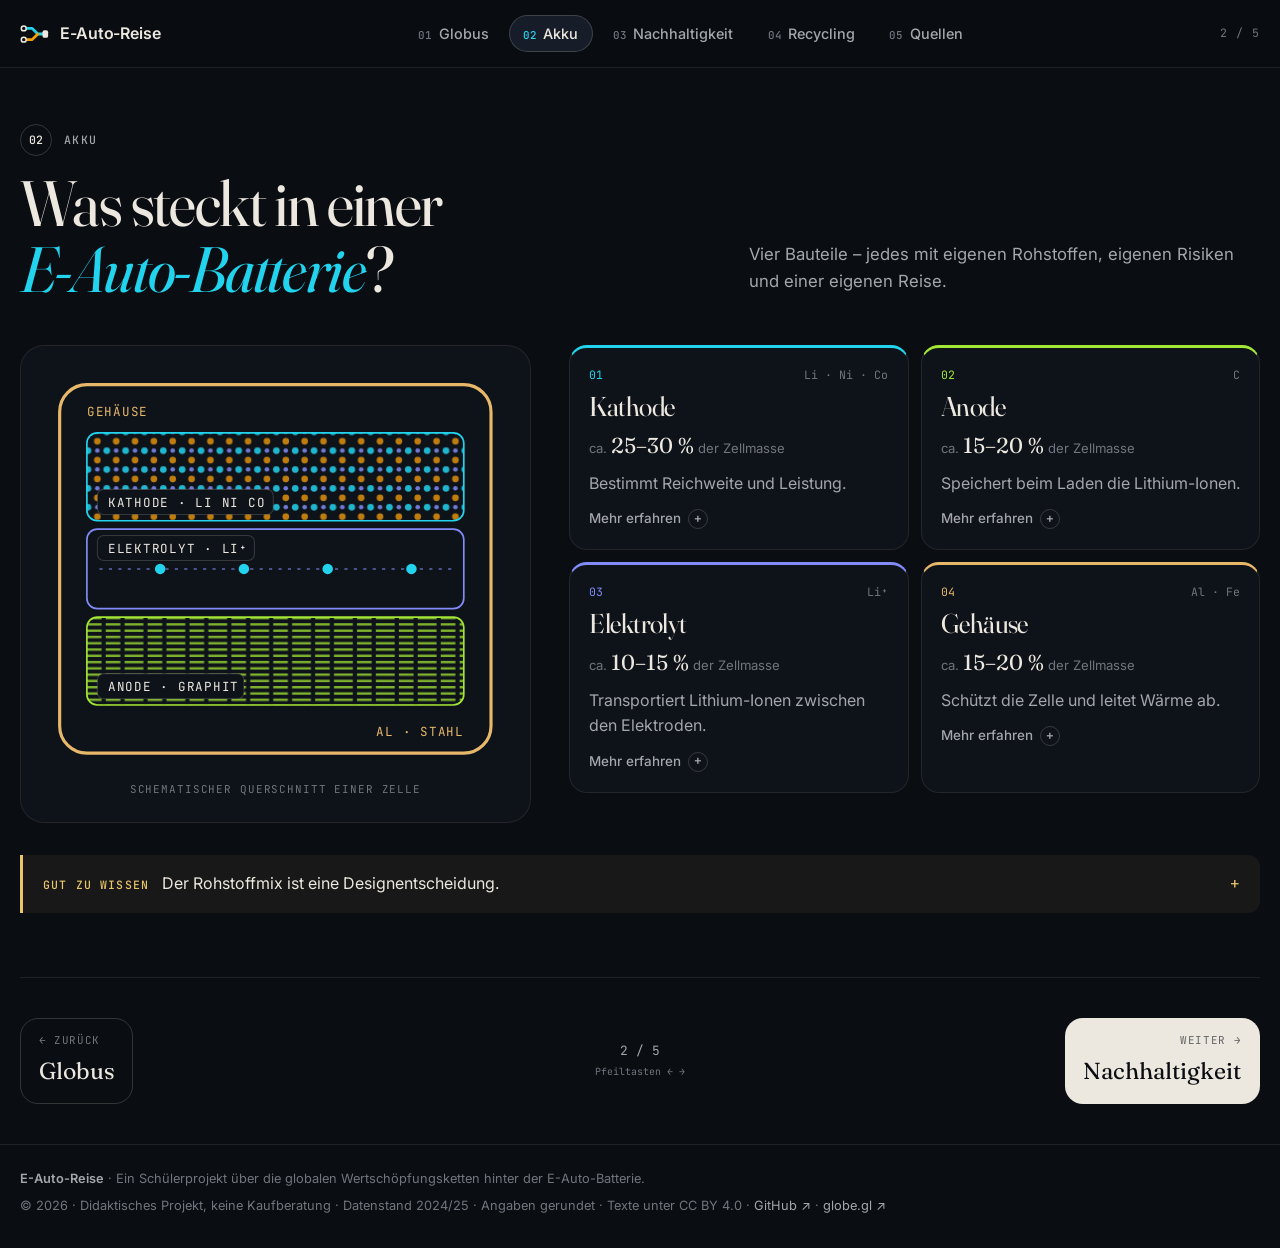
==== commit 0f5b5b37: "Add recycling page with lifecycle graphic, key figures and EU quotas - New page recycling.html (4/5)" ====
--- a/akku.html
+++ b/akku.html
@@ -36,10 +36,11 @@
         <a href="index.html"><span class="nav-num">01</span>Globus</a>
         <a href="akku.html" aria-current="page"><span class="nav-num">02</span>Akku</a>
         <a href="nachhaltigkeit.html"><span class="nav-num">03</span>Nachhaltigkeit</a>
-        <a href="quellen.html"><span class="nav-num">04</span>Quellen</a>
+        <a href="recycling.html"><span class="nav-num">04</span>Recycling</a>
+        <a href="quellen.html"><span class="nav-num">05</span>Quellen</a>
       </nav>
 
-      <span class="header-progress" aria-hidden="true">2 / 4</span>
+      <span class="header-progress" aria-hidden="true">2 / 5</span>
     </div>
   </header>
 
@@ -163,7 +164,7 @@
 
     <nav class="pager wrap" aria-label="Rundgang">
         <a class="pager-link pager-link--prev" href="index.html" rel="prev" data-pager="prev"><span>← Zurück</span><strong>Globus</strong></a>
-        <span class="pager-count">2 / 4<small>Pfeiltasten ← →</small></span>
+        <span class="pager-count">2 / 5<small>Pfeiltasten ← →</small></span>
         <a class="pager-link pager-link--next" href="nachhaltigkeit.html" rel="next" data-pager="next"><span>Weiter →</span><strong>Nachhaltigkeit</strong></a>
     </nav>
   </main>
@@ -182,7 +183,8 @@
   <nav class="tabbar" aria-label="Seiten">
     <a href="index.html"><svg viewBox="0 0 24 24" fill="none" stroke="currentColor" stroke-width="1.6" stroke-linecap="round" stroke-linejoin="round" aria-hidden="true"><circle cx="12" cy="12" r="8.5"/><path d="M3.5 12h17M12 3.5c2.6 2.3 3.8 5.1 3.8 8.5s-1.2 6.2-3.8 8.5c-2.6-2.3-3.8-5.1-3.8-8.5s1.2-6.2 3.8-8.5Z"/></svg><span>Globus</span></a>
     <a href="akku.html" aria-current="page"><svg viewBox="0 0 24 24" fill="none" stroke="currentColor" stroke-width="1.6" stroke-linecap="round" stroke-linejoin="round" aria-hidden="true"><rect x="3" y="7" width="15.5" height="10" rx="2.2"/><path d="M21 10.5v3"/><path d="M7 10v4M10.5 10v4"/></svg><span>Akku</span></a>
-    <a href="nachhaltigkeit.html"><svg viewBox="0 0 24 24" fill="none" stroke="currentColor" stroke-width="1.6" stroke-linecap="round" stroke-linejoin="round" aria-hidden="true"><path d="M20 4C12 4 5 8 5 15c0 2 .8 3.7 2.2 5C9 18 12.5 15 20 13.5V4Z"/><path d="M7 20c1-4 4-7 8-9"/></svg><span>Nachhaltigkeit</span></a>
+    <a href="nachhaltigkeit.html"><svg viewBox="0 0 24 24" fill="none" stroke="currentColor" stroke-width="1.6" stroke-linecap="round" stroke-linejoin="round" aria-hidden="true"><path d="M20 4C12 4 5 8 5 15c0 2 .8 3.7 2.2 5C9 18 12.5 15 20 13.5V4Z"/><path d="M7 20c1-4 4-7 8-9"/></svg><span>Nachhaltig</span></a>
+    <a href="recycling.html"><svg viewBox="0 0 24 24" fill="none" stroke="currentColor" stroke-width="1.6" stroke-linecap="round" stroke-linejoin="round" aria-hidden="true"><path d="M20 12a8 8 0 0 1-13.7 5.6"/><path d="M4 12a8 8 0 0 1 13.7-5.6"/><path d="M18 3v3.6h-3.6M6 21v-3.6h3.6"/></svg><span>Recycling</span></a>
     <a href="quellen.html"><svg viewBox="0 0 24 24" fill="none" stroke="currentColor" stroke-width="1.6" stroke-linecap="round" stroke-linejoin="round" aria-hidden="true"><path d="M5 4.5A1.5 1.5 0 0 1 6.5 3H19v15H6.5A1.5 1.5 0 0 0 5 19.5v-15Z"/><path d="M5 19.5A1.5 1.5 0 0 0 6.5 21H19v-3"/><path d="M9 7.5h6M9 11h4"/></svg><span>Quellen</span></a>
   </nav>
 
--- a/css/styles.css
+++ b/css/styles.css
@@ -274,8 +274,8 @@
   bottom: 0;
   z-index: 150;
   display: grid;
-  grid-template-columns: repeat(4, 1fr);
-  gap: 0.25rem;
+  grid-template-columns: repeat(5, 1fr);
+  gap: 0.2rem;
   padding: 0.4rem 0.5rem calc(0.4rem + env(safe-area-inset-bottom));
   border-top: 1px solid var(--line-strong);
   background: rgba(10, 13, 18, 0.94);
@@ -291,8 +291,9 @@
   padding: 0.4rem 0 0.3rem;
   border-radius: 12px;
   color: var(--dim);
-  font-size: 0.66rem;
+  font-size: 0.64rem;
   font-weight: 500;
+  white-space: nowrap;
   transition: color 0.2s ease, background 0.2s ease;
 }
 
@@ -745,6 +746,156 @@
 @media (min-width: 1000px) {
   .components-layout { grid-template-columns: minmax(0, 0.85fr) minmax(0, 1.15fr); }
   .cell-figure { position: sticky; top: calc(var(--header-h) + 1.5rem); }
+}
+
+/* =========================================================
+   Recycling
+   ========================================================= */
+
+.cycle-svg { width: 100%; height: auto; color: var(--muted); overflow: visible; }
+
+.cy-track { fill: none; stroke: var(--line-strong); stroke-width: 1.5; stroke-dasharray: 2 7; }
+
+.cy-arcs path {
+  stroke-dasharray: 200;
+  stroke-dashoffset: 200;
+  animation: rm-draw 1.2s var(--ease) forwards;
+  animation-delay: var(--d, 0s);
+}
+
+.cy-traveller circle { fill: var(--text); }
+
+.cy-feed { fill: none; stroke: var(--muted); stroke-width: 2; stroke-dasharray: 5 6; }
+
+.cy-nodes circle { fill: var(--bg-2); stroke-width: 3.5; }
+
+.cy-num text { fill: var(--text); font-family: var(--font-mono); font-size: 15px; }
+
+.cy-labels text {
+  fill: var(--text);
+  font-family: var(--font-body);
+  font-size: 15px;
+  font-weight: 600;
+}
+
+.cy-small,
+.cy-labels .cy-small {
+  fill: var(--muted);
+  font-family: var(--font-mono);
+  font-size: 11.5px;
+  font-weight: 400;
+}
+
+.cy-center {
+  fill: var(--text);
+  font-family: var(--font-display);
+  font-size: 30px;
+  font-style: italic;
+}
+
+@media (max-width: 600px) {
+  .cy-labels text { font-size: 18px; }
+  .cy-small, .cy-labels .cy-small { font-size: 13.5px; }
+}
+
+.fact-number {
+  font-family: var(--font-display);
+  font-size: clamp(2.1rem, 4vw, 2.6rem);
+  font-variation-settings: "opsz" 144;
+  letter-spacing: -0.02em;
+  line-height: 1;
+}
+
+.fact .component-share { margin-top: -0.15rem; color: var(--c); font-weight: 500; }
+
+.rules {
+  margin-top: clamp(2.5rem, 6vw, 4rem);
+  padding-top: clamp(2rem, 5vw, 3rem);
+  border-top: 1px solid var(--line);
+}
+
+.rules-head { display: grid; gap: 0.8rem; margin-bottom: 1.5rem; }
+
+.rules-head h2 { font-size: clamp(1.9rem, 4.5vw, 2.8rem); }
+
+.rules-grid { display: grid; gap: 0.75rem; }
+
+.rule-card {
+  display: grid;
+  align-content: start;
+  gap: 0.75rem;
+  padding: 1.3rem 1.3rem 1.1rem;
+  border: 1px solid var(--line);
+  border-radius: var(--radius);
+  background: var(--bg-2);
+}
+
+.rule-card h3 { font-size: 1.02rem; }
+
+.rule-sub { margin-top: -0.5rem; color: var(--dim); font-size: 0.84rem; }
+
+.quota { display: grid; gap: 0.35rem; }
+
+.quota-head { display: flex; justify-content: space-between; gap: 1rem; font-size: 0.88rem; }
+.quota-head span { color: var(--muted); }
+.quota-head strong { font-family: var(--font-mono); font-size: 0.8rem; font-weight: 500; }
+
+.quota-track {
+  position: relative;
+  height: 10px;
+  overflow: hidden;
+  border-radius: 999px;
+  background: var(--surface-2);
+}
+
+.quota-fill {
+  position: absolute;
+  inset: 0 auto 0 0;
+  border-radius: inherit;
+  background: var(--c);
+  animation: grow 1s var(--ease);
+  transform-origin: left;
+}
+
+.quota-fill--later { opacity: 0.35; }
+
+.quota-legend {
+  display: flex;
+  flex-wrap: wrap;
+  align-items: center;
+  gap: 0.35rem 0.5rem;
+  color: var(--dim);
+  font-family: var(--font-mono);
+  font-size: 0.66rem;
+}
+
+.key { display: inline-block; width: 14px; height: 6px; border-radius: 3px; background: var(--muted); }
+.key--later { margin-left: 0.6rem; opacity: 0.35; }
+
+.rule-card--passport {
+  align-content: center;
+  border-color: rgba(34, 211, 238, 0.3);
+  background: linear-gradient(160deg, rgba(34, 211, 238, 0.09), var(--bg-2) 70%);
+}
+
+.rule-card--passport .rule-sub { margin-top: 0; }
+
+.passport-icon { width: 34px; height: 34px; color: var(--li); }
+
+.passport-date {
+  font-family: var(--font-display);
+  font-size: 1.9rem;
+  line-height: 1;
+}
+
+.catch { margin-top: 0.75rem; border-left-color: var(--lvl-high); background: rgba(245, 158, 11, 0.07); }
+.catch strong, .catch summary::after { color: var(--lvl-high); }
+
+.inline-link { display: inline-block; margin-top: 0.35rem; color: var(--text); font-weight: 500; text-decoration: underline; text-decoration-color: var(--line-strong); text-underline-offset: 3px; }
+.inline-link:hover { text-decoration-color: var(--text); }
+
+@media (min-width: 900px) {
+  .rules-grid { grid-template-columns: 1fr 1fr 0.8fr; }
 }
 
 /* =========================================================
@@ -1597,7 +1748,7 @@
   text-transform: uppercase;
 }
 
-.source-links { display: grid; }
+.source-links { display: grid; align-content: start; }
 
 .source-links a {
   display: grid;
@@ -1619,7 +1770,8 @@
 .method-note p { color: var(--muted); font-size: 0.95rem; }
 
 @media (min-width: 900px) {
-  .source-meta { grid-template-columns: 1.2fr 1fr; gap: 4rem; }
+  .source-meta { grid-template-columns: 1fr 1fr; gap: 2.5rem 4rem; }
+  .method-note { grid-column: 1 / -1; max-width: 48rem; }
 }
 
 /* =========================================================
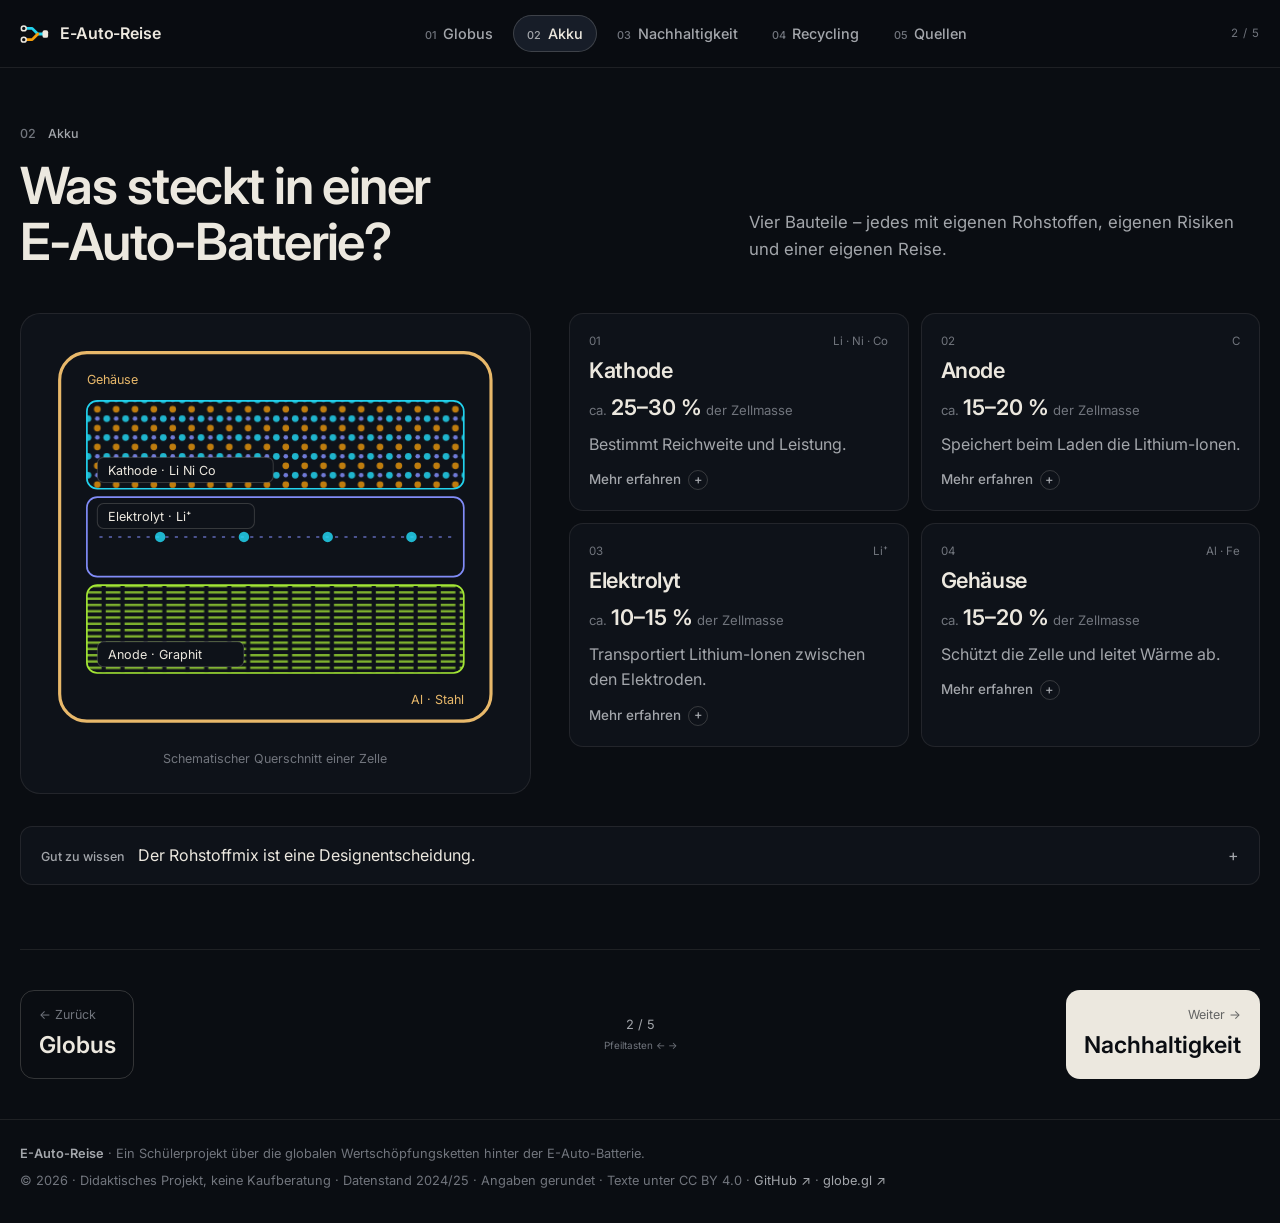
==== commit 4ab1e73d: "Simplify design: single typeface, colour only for data, less decoration - Inter only (drops Fraunces" ====
--- a/akku.html
+++ b/akku.html
@@ -11,7 +11,7 @@
   <link rel="icon" href="assets/favicon.svg" type="image/svg+xml">
   <link rel="preconnect" href="https://fonts.googleapis.com">
   <link rel="preconnect" href="https://fonts.gstatic.com" crossorigin>
-  <link href="https://fonts.googleapis.com/css2?family=Fraunces:ital,opsz,wght@0,9..144,400;0,9..144,500;1,9..144,400;1,9..144,500&family=Inter:wght@400;500;600&family=JetBrains+Mono:wght@400;500&display=swap" rel="stylesheet">
+  <link href="https://fonts.googleapis.com/css2?family=Inter:wght@400;500;600;700&display=swap" rel="stylesheet">
   <link rel="stylesheet" href="css/styles.css">
 </head>
 <body data-page="2">
--- a/css/styles.css
+++ b/css/styles.css
@@ -24,13 +24,13 @@
   --lvl-high: #f59e0b;
   --lvl-critical: #fb7185;
 
-  --font-display: "Fraunces", "Iowan Old Style", "Palatino Linotype", Georgia, serif;
+  --font-display: "Inter", ui-sans-serif, system-ui, -apple-system, "Segoe UI", sans-serif;
   --font-body: "Inter", ui-sans-serif, system-ui, -apple-system, "Segoe UI", sans-serif;
-  --font-mono: "JetBrains Mono", ui-monospace, "SFMono-Regular", Consolas, monospace;
+  --font-mono: "Inter", ui-sans-serif, system-ui, -apple-system, "Segoe UI", sans-serif;
 
   --wrap: 1240px;
   --header-h: 68px;
-  --radius: 18px;
+  --radius: 14px;
   --radius-sm: 12px;
   --ease: cubic-bezier(0.2, 0.7, 0.2, 1);
 }
@@ -118,15 +118,14 @@
 
 h1, h2, .footer-title {
   font-family: var(--font-display);
-  font-weight: 400;
-  font-variation-settings: "opsz" 144;
-  letter-spacing: -0.025em;
-  line-height: 1.02;
+  font-weight: 600;
+  letter-spacing: -0.03em;
+  line-height: 1.08;
 }
 
 h1 em, h2 em, .footer-title em {
-  font-style: italic;
-  color: var(--li);
+  font-style: normal;
+  color: inherit;
 }
 
 h3 {
@@ -143,30 +142,11 @@
   gap: 0.75rem;
   color: var(--muted);
   font-family: var(--font-mono);
-  font-size: 0.72rem;
+  font-size: 0.78rem;
   font-weight: 500;
-  letter-spacing: 0.12em;
-  text-transform: uppercase;
-}
-
-.eyebrow::before {
-  content: "";
-  width: 28px;
-  height: 2px;
-  border-radius: 2px;
-  background: linear-gradient(90deg, var(--li) 0 25%, var(--co) 25% 50%, var(--ni) 50% 75%, var(--c) 75%);
-}
-
-.section-index span {
-  display: inline-grid;
-  place-items: center;
-  width: 2rem;
-  height: 2rem;
-  border: 1px solid var(--line-strong);
-  border-radius: 50%;
-  color: var(--text);
-  letter-spacing: 0;
-}
+}
+
+.section-index span { color: var(--dim); }
 
 /* ---------- Buttons ---------- */
 
@@ -258,7 +238,7 @@
   font-size: 0.68rem;
 }
 
-.site-nav a[aria-current="page"] .nav-num { color: var(--li); }
+.site-nav a[aria-current="page"] .nav-num { color: var(--muted); }
 
 .header-progress {
   color: var(--dim);
@@ -308,7 +288,7 @@
   width: 28px;
   height: 2px;
   border-radius: 2px;
-  background: var(--li);
+  background: var(--text);
 }
 
 body { padding-bottom: calc(70px + env(safe-area-inset-bottom)); }
@@ -332,8 +312,8 @@
 }
 
 .page-head h1 {
-  max-width: 18ch;
-  font-size: clamp(2.3rem, 6vw, 4rem);
+  max-width: 20ch;
+  font-size: clamp(2rem, 5vw, 3.2rem);
 }
 
 .section-head h2,
@@ -417,9 +397,9 @@
 }
 
 .start-head h1 {
-  margin-top: 0.6rem;
-  font-size: clamp(3rem, 9vw, 5.6rem);
-  line-height: 0.92;
+  margin-top: 0.5rem;
+  font-size: clamp(2.6rem, 7vw, 4.4rem);
+  line-height: 1;
 }
 
 .start-side { display: grid; gap: 1rem; }
@@ -447,17 +427,15 @@
 
 .stat dd {
   font-family: var(--font-display);
+  font-weight: 600;
   font-size: clamp(1.6rem, 3vw, 2.1rem);
-  font-variation-settings: "opsz" 144;
   line-height: 1;
 }
 
 .stat dt {
   color: var(--dim);
   font-family: var(--font-mono);
-  font-size: 0.62rem;
-  letter-spacing: 0.08em;
-  text-transform: uppercase;
+  font-size: 0.78rem;
 }
 
 @media (min-width: 960px) {
@@ -491,7 +469,7 @@
   padding: clamp(1rem, 2.4vw, 1.6rem);
   border: 1px solid var(--line);
   border-radius: calc(var(--radius) + 6px);
-  background: linear-gradient(180deg, var(--bg-2), rgba(14, 18, 25, 0.4));
+  background: var(--bg-2);
 }
 
 .route-map-head {
@@ -503,9 +481,7 @@
   border-bottom: 1px dashed var(--line-strong);
   color: var(--muted);
   font-family: var(--font-mono);
-  font-size: 0.68rem;
-  letter-spacing: 0.1em;
-  text-transform: uppercase;
+  font-size: 0.78rem;
 }
 
 .route-map-year { color: var(--dim); }
@@ -556,15 +532,15 @@
 .rm-hub-label {
   fill: var(--text);
   font-family: var(--font-display);
+  font-weight: 600;
   font-size: 19px;
-  font-style: italic;
 }
 
 .rm-cell rect:first-child { fill: var(--bg); stroke: var(--text); stroke-width: 3; }
 
 .rm-cell-cap { fill: var(--text); }
 
-.rm-travellers circle { stroke: var(--text); stroke-width: 1.4; }
+.rm-travellers { display: none; }
 
 @media (max-width: 600px) {
   .rm-labels text { font-size: 19px; }
@@ -597,10 +573,8 @@
   margin-top: 0.8rem;
   color: var(--dim);
   font-family: var(--font-mono);
-  font-size: 0.68rem;
-  letter-spacing: 0.08em;
+  font-size: 0.78rem;
   text-align: center;
-  text-transform: uppercase;
 }
 
 .layer { transition: opacity 0.3s ease; }
@@ -613,8 +587,6 @@
 .layer-tag {
   font-family: var(--font-mono);
   font-size: 12px;
-  letter-spacing: 0.06em;
-  text-transform: uppercase;
 }
 
 .layer-label { fill: #e8b86a; }
@@ -625,7 +597,7 @@
 
 .nowrap { white-space: nowrap; }
 
-.ion { animation: ion-shuttle 3.2s ease-in-out infinite; animation-delay: calc(var(--i) * -0.8s); }
+.ion { opacity: 0.85; }
 
 @keyframes ion-shuttle {
   0%, 100% { transform: translateY(-26px); }
@@ -651,7 +623,6 @@
   gap: 0.45rem;
   padding: 1.15rem 1.2rem 0.9rem;
   border: 1px solid var(--line);
-  border-top: 3px solid var(--c);
   border-radius: var(--radius);
   background: var(--bg-2);
   transition: border-color 0.25s ease, background 0.25s ease;
@@ -659,8 +630,7 @@
 
 .component:hover,
 .component:focus-within {
-  border-color: color-mix(in srgb, var(--c) 45%, transparent);
-  border-top-color: var(--c);
+  border-color: var(--line-strong);
   background: var(--surface);
 }
 
@@ -671,15 +641,15 @@
   font-size: 0.72rem;
 }
 
-.component-num { color: var(--c); }
+.component-num { color: var(--dim); }
 .component-chem { color: var(--dim); }
 
 .component h2 {
   font-family: var(--font-display);
-  font-size: 1.7rem;
-  font-weight: 400;
+  font-size: 1.35rem;
+  font-weight: 600;
   letter-spacing: -0.02em;
-  line-height: 1.1;
+  line-height: 1.15;
 }
 
 .component-share { color: var(--dim); font-size: 0.82rem; }
@@ -688,7 +658,7 @@
   color: var(--text);
   font-family: var(--font-display);
   font-size: 1.35rem;
-  font-weight: 400;
+  font-weight: 600;
 }
 
 .component-short { color: var(--muted); }
@@ -706,9 +676,9 @@
 .note {
   margin-top: clamp(1.5rem, 3vw, 2rem);
   padding: 1rem 1.25rem;
-  border-left: 3px solid var(--lvl-medium);
-  border-radius: 0 var(--radius-sm) var(--radius-sm) 0;
-  background: rgba(232, 196, 106, 0.06);
+  border: 1px solid var(--line);
+  border-radius: var(--radius-sm);
+  background: var(--bg-2);
 }
 
 .note summary {
@@ -722,19 +692,17 @@
 .note summary::after {
   content: "+";
   margin-left: auto;
-  color: var(--lvl-medium);
+  color: var(--muted);
   font-family: var(--font-mono);
 }
 
 .note[open] summary::after { content: "–"; }
 
 .note strong {
-  color: var(--lvl-medium);
-  font-family: var(--font-mono);
-  font-size: 0.72rem;
+  color: var(--muted);
+  font-family: var(--font-mono);
+  font-size: 0.78rem;
   font-weight: 500;
-  letter-spacing: 0.1em;
-  text-transform: uppercase;
 }
 
 .note p { margin-top: 0.6rem; color: var(--muted); }
@@ -763,7 +731,7 @@
   animation-delay: var(--d, 0s);
 }
 
-.cy-traveller circle { fill: var(--text); }
+.cy-traveller { display: none; }
 
 .cy-feed { fill: none; stroke: var(--muted); stroke-width: 2; stroke-dasharray: 5 6; }
 
@@ -789,8 +757,8 @@
 .cy-center {
   fill: var(--text);
   font-family: var(--font-display);
+  font-weight: 600;
   font-size: 30px;
-  font-style: italic;
 }
 
 @media (max-width: 600px) {
@@ -800,13 +768,13 @@
 
 .fact-number {
   font-family: var(--font-display);
+  font-weight: 600;
   font-size: clamp(2.1rem, 4vw, 2.6rem);
-  font-variation-settings: "opsz" 144;
   letter-spacing: -0.02em;
   line-height: 1;
 }
 
-.fact .component-share { margin-top: -0.15rem; color: var(--c); font-weight: 500; }
+.fact .component-share { margin-top: -0.15rem; color: var(--muted); font-weight: 500; }
 
 .rules {
   margin-top: clamp(2.5rem, 6vw, 4rem);
@@ -874,22 +842,22 @@
 
 .rule-card--passport {
   align-content: center;
-  border-color: rgba(34, 211, 238, 0.3);
-  background: linear-gradient(160deg, rgba(34, 211, 238, 0.09), var(--bg-2) 70%);
+  border-color: var(--line);
+  background: var(--bg-2);
 }
 
 .rule-card--passport .rule-sub { margin-top: 0; }
 
-.passport-icon { width: 34px; height: 34px; color: var(--li); }
+.passport-icon { width: 30px; height: 30px; color: var(--muted); }
 
 .passport-date {
   font-family: var(--font-display);
+  font-weight: 600;
   font-size: 1.9rem;
   line-height: 1;
 }
 
-.catch { margin-top: 0.75rem; border-left-color: var(--lvl-high); background: rgba(245, 158, 11, 0.07); }
-.catch strong, .catch summary::after { color: var(--lvl-high); }
+.catch { margin-top: 0.75rem; }
 
 .inline-link { display: inline-block; margin-top: 0.35rem; color: var(--text); font-weight: 500; text-decoration: underline; text-decoration-color: var(--line-strong); text-underline-offset: 3px; }
 .inline-link:hover { text-decoration-color: var(--text); }
@@ -1100,10 +1068,8 @@
 .panel-kicker {
   color: var(--muted);
   font-family: var(--font-mono);
-  font-size: 0.7rem;
+  font-size: 0.78rem;
   font-weight: 500;
-  letter-spacing: 0.12em;
-  text-transform: uppercase;
 }
 
 .panel-top { display: flex; align-items: center; justify-content: space-between; gap: 0.75rem; }
@@ -1119,7 +1085,7 @@
 .panel-title {
   font-family: var(--font-display);
   font-size: clamp(1.45rem, 2.4vw, 1.75rem);
-  font-weight: 400;
+  font-weight: 600;
   letter-spacing: -0.02em;
   line-height: 1.12;
 }
@@ -1127,7 +1093,7 @@
 .panel-lead { color: var(--muted); font-size: 0.92rem; }
 
 .panel-note { color: var(--dim); font-size: 0.78rem; }
-.panel-note a { color: var(--li); text-decoration: underline; }
+.panel-note a { color: var(--text); text-decoration: underline; }
 
 .panel-back {
   display: inline-flex;
@@ -1216,17 +1182,15 @@
   display: grid;
   gap: 0.35rem;
   padding: 1rem 1.1rem;
-  border-left: 3px solid var(--lvl-high);
-  border-radius: 0 var(--radius-sm) var(--radius-sm) 0;
-  background: rgba(245, 158, 11, 0.07);
+  border: 1px solid var(--line);
+  border-radius: var(--radius-sm);
+  background: var(--surface);
 }
 
 .panel-callout span {
-  color: var(--lvl-high);
-  font-family: var(--font-mono);
-  font-size: 0.7rem;
-  letter-spacing: 0.1em;
-  text-transform: uppercase;
+  color: var(--muted);
+  font-family: var(--font-mono);
+  font-size: 0.78rem;
 }
 
 .panel-callout p { color: var(--muted); font-size: 0.86rem; }
@@ -1247,9 +1211,7 @@
   display: block;
   color: var(--dim);
   font-family: var(--font-mono);
-  font-size: 0.64rem;
-  letter-spacing: 0.1em;
-  text-transform: uppercase;
+  font-size: 0.78rem;
 }
 
 .route-step strong { font-size: 0.9rem; font-weight: 600; }
@@ -1277,7 +1239,7 @@
 
 .share-meter-head { display: flex; justify-content: space-between; align-items: baseline; }
 .share-meter-head span { color: var(--muted); font-size: 0.8rem; }
-.share-meter-head strong { font-family: var(--font-display); font-size: 1.5rem; font-weight: 400; }
+.share-meter-head strong { font-family: var(--font-display); font-size: 1.5rem; font-weight: 600; }
 
 .share-meter-track {
   height: 8px;
@@ -1314,10 +1276,8 @@
 .detail-block h4 {
   color: var(--text);
   font-family: var(--font-mono);
-  font-size: 0.7rem;
+  font-size: 0.78rem;
   font-weight: 500;
-  letter-spacing: 0.1em;
-  text-transform: uppercase;
 }
 .detail-block p { color: var(--muted); font-size: 0.88rem; }
 
@@ -1342,9 +1302,7 @@
 .panel-sources > span {
   color: var(--dim);
   font-family: var(--font-mono);
-  font-size: 0.66rem;
-  letter-spacing: 0.1em;
-  text-transform: uppercase;
+  font-size: 0.78rem;
 }
 
 .panel-sources a { color: var(--text); font-size: 0.84rem; text-decoration: underline; text-decoration-color: var(--line-strong); text-underline-offset: 3px; }
@@ -1400,11 +1358,9 @@
   background: rgba(3, 6, 12, 0.88);
   color: var(--text);
   font-family: var(--font-mono);
-  font-size: 0.62rem;
+  font-size: 0.78rem;
   font-weight: 500;
-  letter-spacing: 0.04em;
   line-height: 1.1;
-  text-transform: uppercase;
   white-space: nowrap;
   cursor: pointer;
   pointer-events: auto;
@@ -1447,10 +1403,8 @@
 
 .globe-tooltip__type {
   font-family: var(--font-mono);
-  font-size: 0.58rem;
+  font-size: 0.78rem;
   font-weight: 500;
-  letter-spacing: 0.12em;
-  text-transform: uppercase;
 }
 
 .globe-tooltip strong { color: var(--text); font-family: var(--font-display); font-size: 1rem; font-weight: 500; line-height: 1.2; }
@@ -1507,9 +1461,7 @@
   margin-bottom: 1.5rem;
   color: var(--dim);
   font-family: var(--font-mono);
-  font-size: 0.68rem;
-  letter-spacing: 0.1em;
-  text-transform: uppercase;
+  font-size: 0.78rem;
 }
 
 .level-key .level { letter-spacing: 0; text-transform: none; }
@@ -1522,28 +1474,25 @@
   gap: 0.75rem;
   padding: clamp(1.25rem, 3vw, 1.6rem);
   border: 1px solid var(--line);
-  border-top: 3px solid var(--c);
   border-radius: var(--radius);
   background: var(--bg-2);
 }
 
 .impact-header { display: flex; align-items: center; gap: 0.7rem; }
 
-.impact-icon { width: 22px; height: 22px; color: var(--c); }
+.impact-icon { width: 22px; height: 22px; color: var(--muted); }
 
 .impact-tag {
-  color: var(--c);
-  font-family: var(--font-mono);
-  font-size: 0.72rem;
+  color: var(--muted);
+  font-family: var(--font-mono);
+  font-size: 0.78rem;
   font-weight: 500;
-  letter-spacing: 0.12em;
-  text-transform: uppercase;
 }
 
 .impact-column h2 {
   font-family: var(--font-display);
   font-size: 1.85rem;
-  font-weight: 400;
+  font-weight: 600;
   letter-spacing: -0.02em;
 }
 
@@ -1581,7 +1530,7 @@
 
 .impact-list details[open] summary::after { content: "–"; color: var(--text); }
 
-.impact-list summary:hover strong { color: var(--c); }
+.impact-list summary:hover strong { color: var(--muted); }
 
 .impact-list p { padding-bottom: 0.9rem; color: var(--muted); font-size: 0.9rem; }
 
@@ -1596,9 +1545,9 @@
   gap: 1.5rem;
   margin-top: clamp(1.75rem, 4vw, 2.5rem);
   padding: clamp(1.5rem, 4vw, 2.25rem);
-  border: 1px solid var(--line-strong);
+  border: 1px solid var(--line);
   border-radius: var(--radius);
-  background: linear-gradient(135deg, rgba(34, 211, 238, 0.07), rgba(129, 140, 248, 0.04) 60%, transparent);
+  background: var(--bg-2);
 }
 
 .verdict-side { display: grid; gap: 0.75rem; align-content: center; }
@@ -1622,23 +1571,20 @@
   margin-bottom: 0.75rem;
   color: var(--muted);
   font-family: var(--font-mono);
-  font-size: 0.72rem;
-  letter-spacing: 0.12em;
-  text-transform: uppercase;
+  font-size: 0.78rem;
 }
 
 .verdict blockquote {
   max-width: 30ch;
   font-family: var(--font-display);
   font-size: clamp(1.7rem, 4vw, 2.6rem);
-  font-weight: 400;
-  font-variation-settings: "opsz" 144;
+  font-weight: 600;
   letter-spacing: -0.02em;
   line-height: 1.12;
 }
 
-.verdict blockquote::before { content: "„"; color: var(--li); }
-.verdict blockquote::after { content: "“"; color: var(--li); }
+.verdict blockquote::before { content: "„"; }
+.verdict blockquote::after { content: "“"; }
 
 .verdict-text { max-width: 40rem; color: var(--muted); font-size: 0.95rem; }
 
@@ -1664,7 +1610,7 @@
   transition: border-color 0.25s ease, transform 0.25s var(--ease);
 }
 
-.source-card:hover { border-color: color-mix(in srgb, var(--c) 55%, transparent); transform: translateY(-3px); }
+.source-card:hover { border-color: var(--line-strong); }
 
 .element {
   position: absolute;
@@ -1674,7 +1620,7 @@
   place-items: center;
   width: 52px;
   height: 52px;
-  border: 1.5px solid var(--c);
+  border: 1px solid var(--line-strong);
   border-radius: 8px;
   color: var(--c);
 }
@@ -1685,22 +1631,19 @@
 .source-tag {
   color: var(--dim);
   font-family: var(--font-mono);
-  font-size: 0.68rem;
-  letter-spacing: 0.1em;
-  text-transform: uppercase;
+  font-size: 0.78rem;
 }
 
 .source-number {
   margin-top: 0.6rem;
   font-family: var(--font-display);
   font-size: 3.2rem;
-  font-weight: 400;
-  font-variation-settings: "opsz" 144;
+  font-weight: 600;
   letter-spacing: -0.03em;
   line-height: 1;
 }
 
-.source-label { color: var(--c); font-size: 0.86rem; font-weight: 500; }
+.source-label { color: var(--muted); font-size: 0.86rem; font-weight: 500; }
 
 .source-bar {
   position: relative;
@@ -1742,10 +1685,8 @@
   margin-bottom: 0.75rem;
   color: var(--dim);
   font-family: var(--font-mono);
-  font-size: 0.7rem;
+  font-size: 0.78rem;
   font-weight: 500;
-  letter-spacing: 0.12em;
-  text-transform: uppercase;
 }
 
 .source-links { display: grid; align-content: start; }
@@ -1799,15 +1740,13 @@
 .pager-link span {
   color: var(--dim);
   font-family: var(--font-mono);
-  font-size: 0.68rem;
-  letter-spacing: 0.06em;
-  text-transform: uppercase;
+  font-size: 0.78rem;
 }
 
 .pager-link strong {
   font-family: var(--font-display);
   font-size: clamp(1.1rem, 2.5vw, 1.45rem);
-  font-weight: 400;
+  font-weight: 600;
 }
 
 .pager-link:hover { border-color: var(--text); background: var(--surface); }
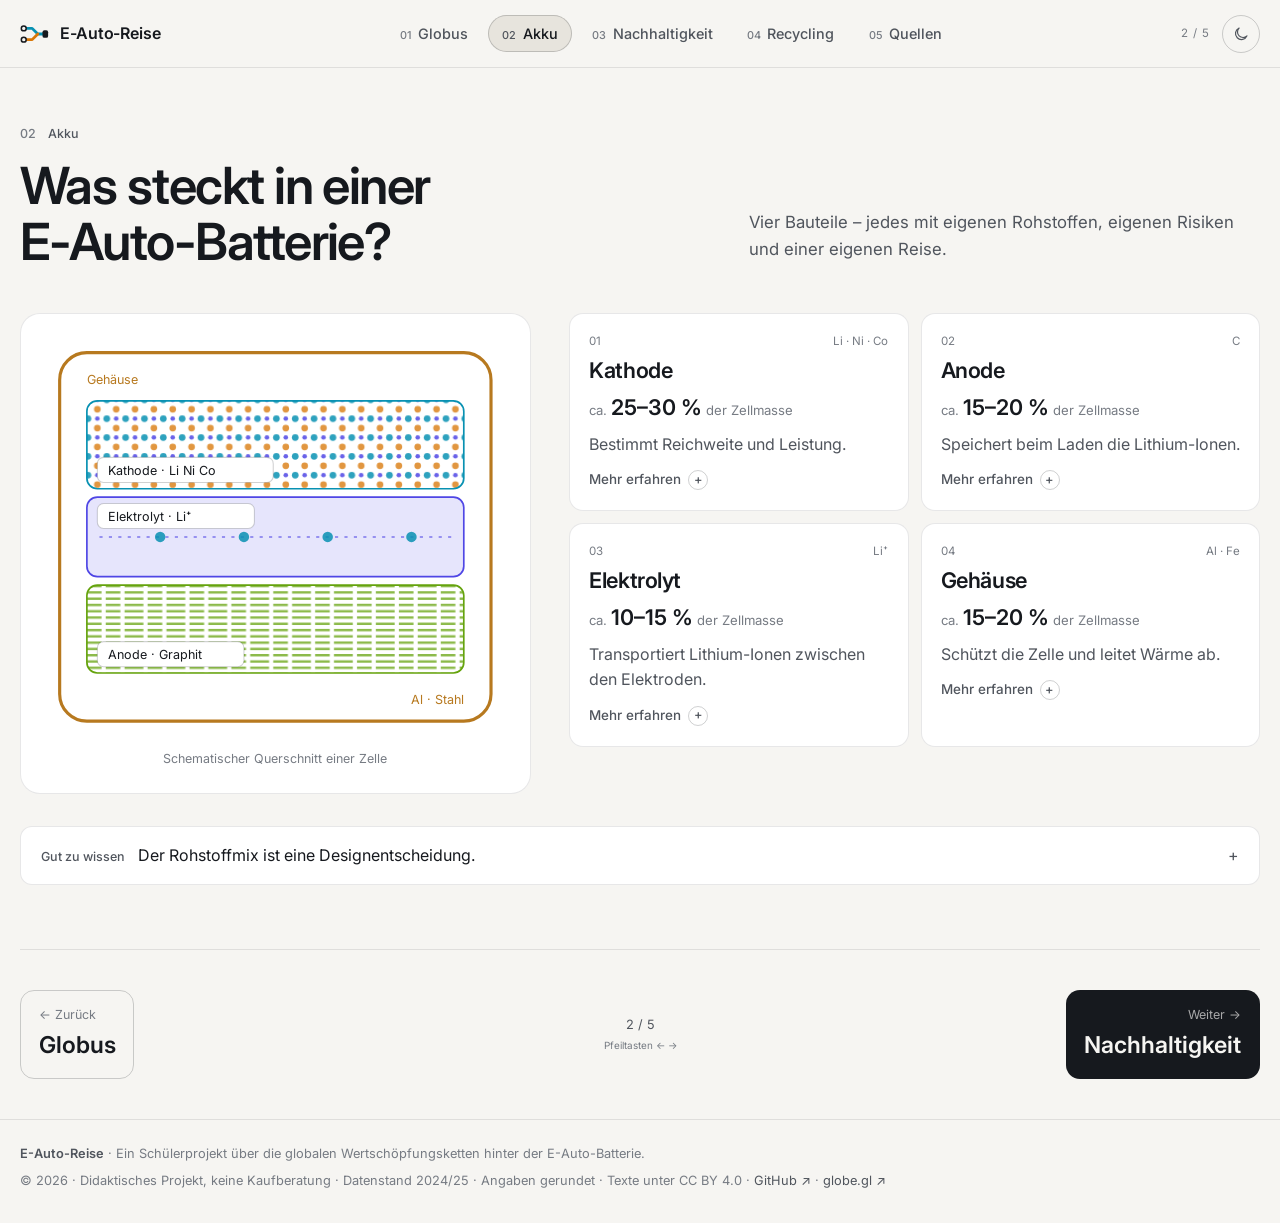
==== commit b20a5217: "Add light mode with system detection and header toggle - Light theme tokens; follows prefers-color-s" ====
--- a/akku.html
+++ b/akku.html
@@ -4,8 +4,10 @@
   <meta charset="utf-8">
   <meta name="viewport" content="width=device-width, initial-scale=1, viewport-fit=cover">
   <meta name="description" content="Kathode, Anode, Elektrolyt und Gehäuse: Was in einer E-Auto-Batterie steckt.">
-  <meta name="theme-color" content="#0a0d12">
-  <meta name="color-scheme" content="dark">
+  <meta name="theme-color" content="#0a0d12" media="(prefers-color-scheme: dark)">
+  <meta name="theme-color" content="#f6f5f2" media="(prefers-color-scheme: light)">
+  <meta name="color-scheme" content="dark light">
+  <script>try{var t=localStorage.getItem("theme");if(t==="light"||t==="dark")document.documentElement.setAttribute("data-theme",t)}catch(e){}</script>
   <title>Akku-Bestandteile – E-Auto-Reise</title>
 
   <link rel="icon" href="assets/favicon.svg" type="image/svg+xml">
@@ -40,7 +42,13 @@
         <a href="quellen.html"><span class="nav-num">05</span>Quellen</a>
       </nav>
 
-      <span class="header-progress" aria-hidden="true">2 / 5</span>
+      <div class="header-tools">
+        <span class="header-progress" aria-hidden="true">2 / 5</span>
+        <button class="theme-toggle" type="button" data-theme-toggle aria-label="Hell/Dunkel umschalten" title="Hell/Dunkel umschalten">
+          <svg class="icon-sun" viewBox="0 0 24 24" fill="none" stroke="currentColor" stroke-width="1.6" stroke-linecap="round" aria-hidden="true"><circle cx="12" cy="12" r="4"/><path d="M12 2.5v2M12 19.5v2M4.6 4.6l1.4 1.4M18 18l1.4 1.4M2.5 12h2M19.5 12h2M4.6 19.4 6 18M18 6l1.4-1.4"/></svg>
+          <svg class="icon-moon" viewBox="0 0 24 24" fill="none" stroke="currentColor" stroke-width="1.6" stroke-linecap="round" stroke-linejoin="round" aria-hidden="true"><path d="M20 14.5A8 8 0 1 1 9.5 4a6.5 6.5 0 0 0 10.5 10.5Z"/></svg>
+        </button>
+      </div>
     </div>
   </header>
 
--- a/css/styles.css
+++ b/css/styles.css
@@ -1,9 +1,10 @@
 /* =========================================================
    E-Auto-Reise – Design system & layout
-   Editorial dark theme · transit-map motif · mobile-first
+   Dark & light theme · transit-map motif · mobile-first
    ========================================================= */
 
 :root {
+  color-scheme: dark;
   --bg: #0a0d12;
   --bg-2: #0e1219;
   --surface: #121720;
@@ -17,12 +18,16 @@
   --li: #22d3ee;
   --co: #818cf8;
   --ni: #f59e0b;
-  --c: #a3e635;
+  --gr: #a3e635;
 
   --lvl-low: #a3e635;
   --lvl-medium: #e8c46a;
   --lvl-high: #f59e0b;
   --lvl-critical: #fb7185;
+
+  --frame: #e8b86a;
+  --header-bg: rgba(10, 13, 18, 0.86);
+  --tabbar-bg: rgba(10, 13, 18, 0.94);
 
   --font-display: "Inter", ui-sans-serif, system-ui, -apple-system, "Segoe UI", sans-serif;
   --font-body: "Inter", ui-sans-serif, system-ui, -apple-system, "Segoe UI", sans-serif;
@@ -170,7 +175,7 @@
 .button svg { width: 18px; height: 18px; transition: transform 0.2s var(--ease); }
 
 .button--primary { background: var(--text); color: var(--bg); }
-.button--primary:hover { background: #fff; transform: translateY(-1px); }
+.button--primary:hover { background: color-mix(in srgb, var(--text) 85%, var(--bg)); transform: translateY(-1px); }
 .button--primary:hover svg { transform: translateX(3px); }
 
 .button--ghost { border-color: var(--line-strong); color: var(--text); }
@@ -186,7 +191,7 @@
   z-index: 100;
   height: var(--header-h);
   border-bottom: 1px solid var(--line);
-  background: rgba(10, 13, 18, 0.86);
+  background: var(--header-bg);
   backdrop-filter: blur(14px) saturate(140%);
   -webkit-backdrop-filter: blur(14px) saturate(140%);
 }
@@ -258,7 +263,7 @@
   gap: 0.2rem;
   padding: 0.4rem 0.5rem calc(0.4rem + env(safe-area-inset-bottom));
   border-top: 1px solid var(--line-strong);
-  background: rgba(10, 13, 18, 0.94);
+  background: var(--tabbar-bg);
   backdrop-filter: blur(16px) saturate(140%);
   -webkit-backdrop-filter: blur(16px) saturate(140%);
 }
@@ -579,7 +584,7 @@
 
 .layer { transition: opacity 0.3s ease; }
 
-.layer-frame { fill: none; stroke: #e8b86a; stroke-width: 3; }
+.layer-frame { fill: none; stroke: var(--frame); stroke-width: 3; }
 
 .layer-edge { fill: none; stroke-width: 1.6; }
 
@@ -589,7 +594,7 @@
   font-size: 12px;
 }
 
-.layer-label { fill: #e8b86a; }
+.layer-label { fill: var(--frame); }
 
 .layer-tag { fill: var(--text); }
 
@@ -928,7 +933,7 @@
   font-weight: 500;
 }
 
-.filter-btn[data-filter="all"] .filter-sym { color: var(--text); background: rgba(236, 232, 223, 0.08); }
+.filter-btn[data-filter="all"] .filter-sym { color: var(--text); background: var(--surface-2); }
 
 .filter-btn.is-active .filter-sym { background: var(--dot); color: var(--bg); }
 
@@ -945,8 +950,8 @@
   width: 7px;
   height: 7px;
   border-radius: 50%;
-  background: var(--c);
-  box-shadow: 0 0 0 4px rgba(163, 230, 53, 0.14);
+  background: var(--gr);
+  box-shadow: 0 0 0 4px color-mix(in srgb, var(--gr) 18%, transparent);
 }
 
 .globe-status[data-state="loading"] .status-dot { background: var(--lvl-medium); animation: pulse 1.2s ease-in-out infinite; box-shadow: 0 0 0 4px rgba(232, 196, 106, 0.14); }
@@ -1433,7 +1438,7 @@
   width: 5px;
   height: 12px;
   border-radius: 2px;
-  background: rgba(236, 232, 223, 0.12);
+  background: var(--line-strong);
 }
 
 .level i:nth-child(4) { margin-right: 0.35rem; }
@@ -1762,8 +1767,8 @@
   color: var(--bg);
 }
 
-.pager-link--next span { color: rgba(10, 13, 18, 0.6); }
-.pager-link--next:hover { border-color: transparent; background: #fff; transform: translateX(3px); }
+.pager-link--next span { color: color-mix(in srgb, var(--bg) 65%, transparent); }
+.pager-link--next:hover { border-color: transparent; background: color-mix(in srgb, var(--text) 85%, var(--bg)); transform: translateX(3px); }
 
 .pager-count {
   display: grid;
@@ -1811,6 +1816,145 @@
   font-size: 0.88rem;
 }
 
+
+/* =========================================================
+   Light theme
+   Follows the system setting; the header toggle stores an
+   explicit choice in data-theme on <html>.
+   ========================================================= */
+
+:root[data-theme="light"] {
+  color-scheme: light;
+  --bg: #f6f5f2;
+  --bg-2: #ffffff;
+  --surface: #f0eee9;
+  --surface-2: #e7e4dd;
+  --line: rgba(22, 25, 30, 0.1);
+  --line-strong: rgba(22, 25, 30, 0.2);
+  --text: #16191e;
+  --muted: #50555d;
+  --dim: #767b83;
+
+  --li: #0891b2;
+  --co: #4f46e5;
+  --ni: #d97706;
+  --gr: #65a30d;
+
+  --lvl-low: #65a30d;
+  --lvl-medium: #b7791f;
+  --lvl-high: #ea580c;
+  --lvl-critical: #e11d48;
+
+  --frame: #b7791f;
+  --header-bg: rgba(246, 245, 242, 0.88);
+  --tabbar-bg: rgba(255, 255, 255, 0.94);
+}
+
+@media (prefers-color-scheme: light) {
+  :root:not([data-theme="dark"]) {
+    color-scheme: light;
+    --bg: #f6f5f2;
+    --bg-2: #ffffff;
+    --surface: #f0eee9;
+    --surface-2: #e7e4dd;
+    --line: rgba(22, 25, 30, 0.1);
+    --line-strong: rgba(22, 25, 30, 0.2);
+    --text: #16191e;
+    --muted: #50555d;
+    --dim: #767b83;
+
+    --li: #0891b2;
+    --co: #4f46e5;
+    --ni: #d97706;
+    --gr: #65a30d;
+
+    --lvl-low: #65a30d;
+    --lvl-medium: #b7791f;
+    --lvl-high: #ea580c;
+    --lvl-critical: #e11d48;
+
+    --frame: #b7791f;
+    --header-bg: rgba(246, 245, 242, 0.88);
+    --tabbar-bg: rgba(255, 255, 255, 0.94);
+  }
+}
+
+/* The globe stays on a dark "space" stage in both themes */
+.globe-stage,
+.globe-tooltip {
+  --bg: #0a0d12;
+  --bg-2: #0e1219;
+  --surface: #121720;
+  --surface-2: #171d28;
+  --line: rgba(236, 232, 223, 0.09);
+  --line-strong: rgba(236, 232, 223, 0.18);
+  --text: #ece8df;
+  --muted: #a3a6ab;
+  --dim: #71757d;
+  color: var(--text);
+}
+
+/* Colours written into SVG attributes / inline styles follow the theme tokens */
+[stroke="#22d3ee"] { stroke: var(--li); }
+[stroke="#818cf8"] { stroke: var(--co); }
+[stroke="#f59e0b"] { stroke: var(--ni); }
+[stroke="#a3e635"] { stroke: var(--gr); }
+[stroke="#ece8df"] { stroke: var(--text); }
+[fill="#22d3ee"] { fill: var(--li); }
+[fill="#818cf8"] { fill: var(--co); }
+[fill="#f59e0b"] { fill: var(--ni); }
+[fill="#a3e635"] { fill: var(--gr); }
+[fill="#ece8df"] { fill: var(--text); }
+[fill="#0a0d12"] { fill: var(--bg); }
+
+[style*="--c:#22d3ee"] { --c: var(--li) !important; }
+[style*="--c:#818cf8"] { --c: var(--co) !important; }
+[style*="--c:#f59e0b"] { --c: var(--ni) !important; }
+[style*="--c:#a3e635"] { --c: var(--gr) !important; }
+[style*="--c:#e8b86a"] { --c: var(--frame) !important; }
+[style*="--c:#fb7185"] { --c: var(--lvl-critical) !important; }
+
+[style*="--dot:#22d3ee"] { --dot: var(--li) !important; }
+[style*="--dot:#818cf8"] { --dot: var(--co) !important; }
+[style*="--dot:#f59e0b"] { --dot: var(--ni) !important; }
+[style*="--dot:#a3e635"] { --dot: var(--gr) !important; }
+
+[style*="color:#22d3ee"]:not([style*="-color"]) { color: var(--li) !important; }
+[style*="color:#818cf8"]:not([style*="-color"]) { color: var(--co) !important; }
+[style*="color:#f59e0b"]:not([style*="-color"]) { color: var(--ni) !important; }
+[style*="color:#a3e635"]:not([style*="-color"]) { color: var(--gr) !important; }
+
+/* ---------- Theme toggle ---------- */
+
+.header-tools { display: flex; align-items: center; gap: 0.75rem; }
+
+.theme-toggle {
+  display: inline-grid;
+  place-items: center;
+  width: 38px;
+  height: 38px;
+  padding: 0;
+  border: 1px solid var(--line-strong);
+  border-radius: 50%;
+  background: transparent;
+  color: var(--muted);
+  cursor: pointer;
+  transition: color 0.2s ease, border-color 0.2s ease, background 0.2s ease;
+}
+
+.theme-toggle:hover { color: var(--text); border-color: var(--text); }
+
+.theme-toggle svg { width: 18px; height: 18px; }
+
+.theme-toggle .icon-moon { display: none; }
+:root[data-theme="light"] .theme-toggle .icon-sun { display: none; }
+:root[data-theme="light"] .theme-toggle .icon-moon { display: block; }
+
+@media (prefers-color-scheme: light) {
+  :root:not([data-theme="dark"]) .theme-toggle .icon-sun { display: none; }
+  :root:not([data-theme="dark"]) .theme-toggle .icon-moon { display: block; }
+}
+
 /* =========================================================
    Reveal & motion
    ========================================================= */
